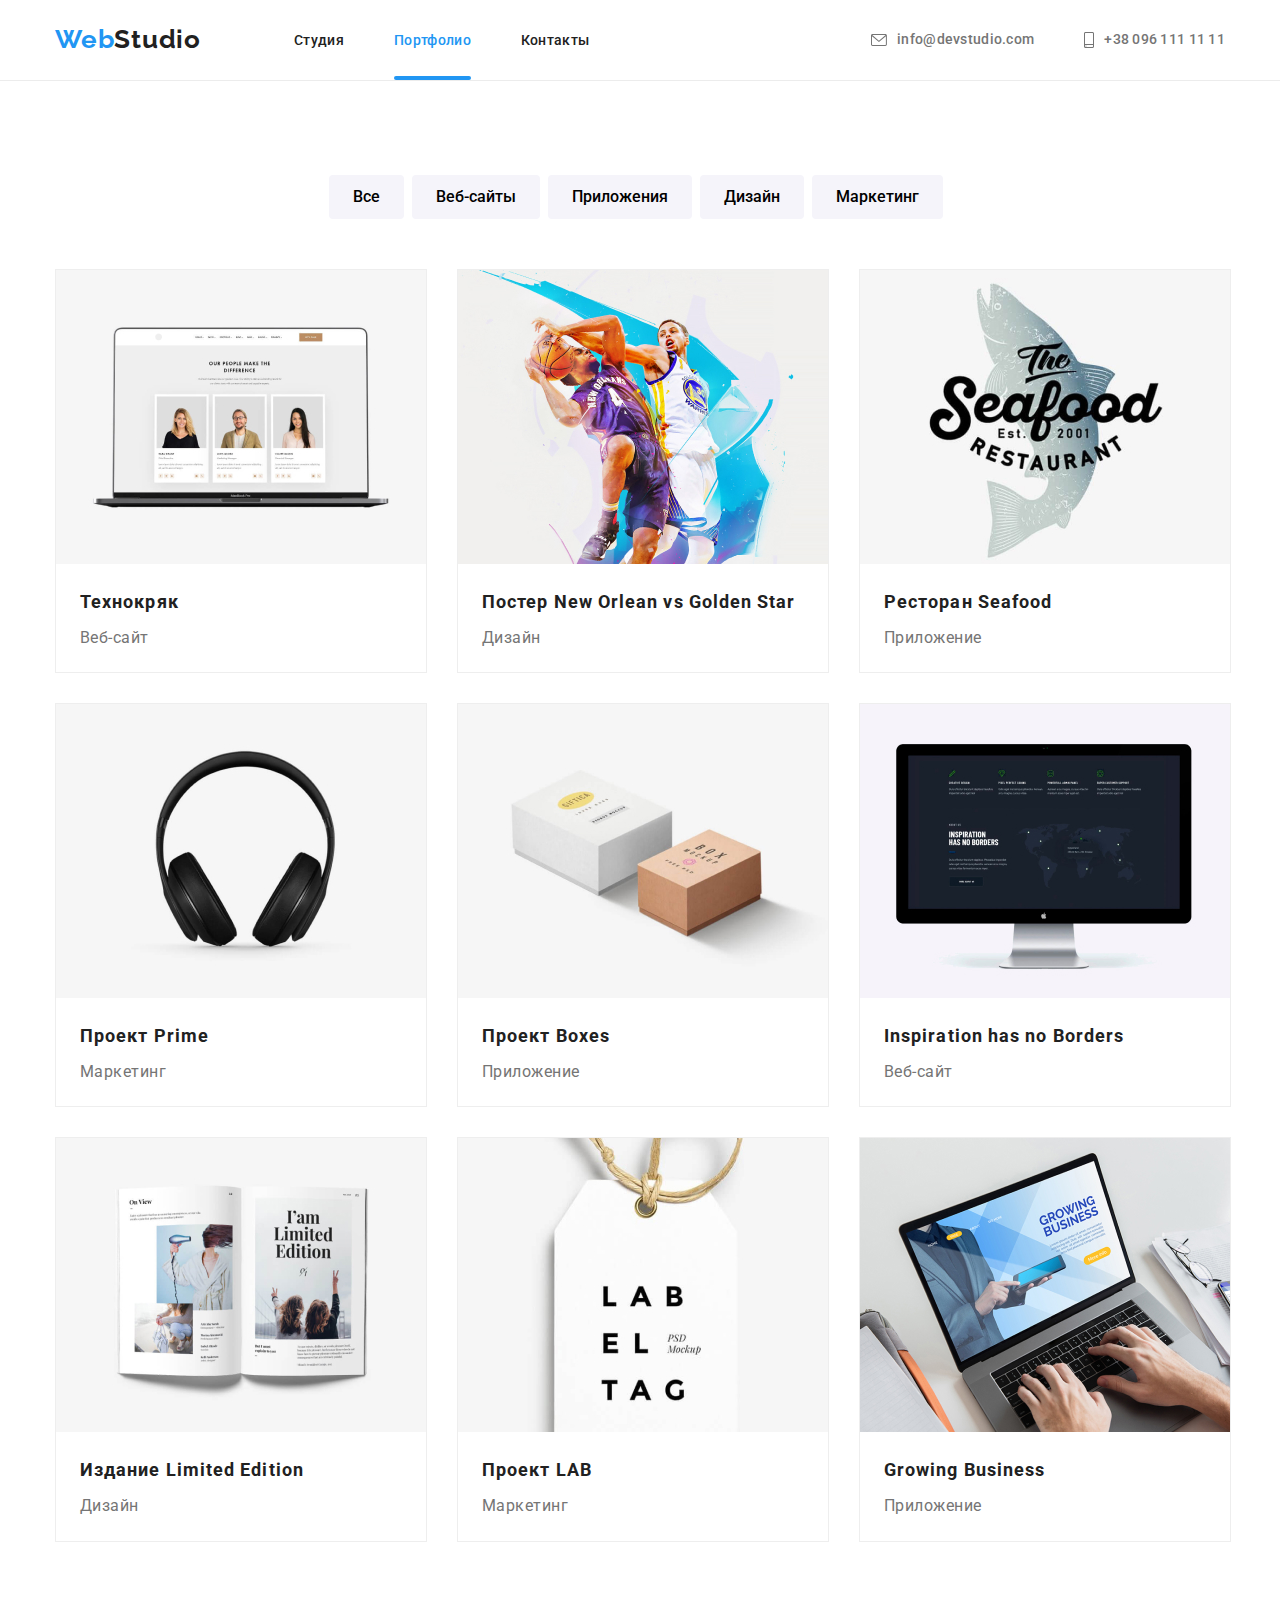
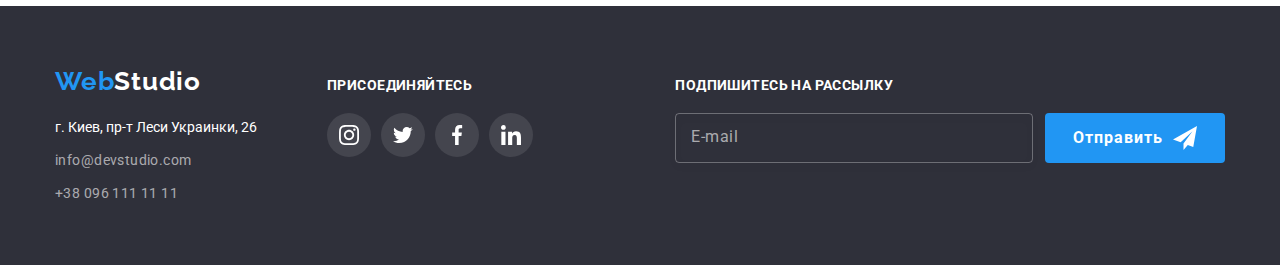
==== portfolio.html @ ffea240e "Initial commit" ====
<!DOCTYPE html>
<html lang="ru">
  <head>
    <meta charset="UTF-8" />
    <meta http-equiv="X-UA-Compatible" content="IE=edge" />
    <meta name="viewport" content="width=device-width, initial-scale=1.0" />
    <title>goit-markup-hw-05</title>
    <link rel="preconnect" href="https://fonts.googleapis.com" />
    <link rel="preconnect" href="https://fonts.gstatic.com" crossorigin />
    <link
      href="https://fonts.googleapis.com/css2?family=Raleway:wght@700&family=Roboto:wght@400;500;700;900&display=swap"
      rel="stylesheet"
    />
    <link rel="stylesheet" href="https://cdnjs.cloudflare.com/ajax/libs/modern-normalize/1.1.0/modern-normalize.css" integrity="sha512-Y0MM+V6ymRKN2zStTqzQ227DWhhp4Mzdo6gnlRnuaNCbc+YN/ZH0sBCLTM4M0oSy9c9VKiCvd4Jk44aCLrNS5Q==" crossorigin="anonymous" referrerpolicy="no-referrer" />

    <link rel="stylesheet" href="styles/styles.css"/>
  </head>
  <body>
    <header class="header">
      <div class="container">
        <div class="container-nav-contacts">
      <a class="logo" href="/"> <span class="accent-logo"> Web</span>Studio </a>
        <nav>
        <ul class="nav list">
          <li class="nav-list"><a href="index.html">Cтудия</a></li>
          <li class="nav-list current"><a href="portfolio.html">Портфолио</a></li>
          <li class="nav-list"><a href="">Контакты</a></li>
        </ul>
      </nav>
      <div class="contacts">
        <a class="email" href="info@devstudio.com"> <svg class="contact-icon" width="16" height="12"> <use href="./images/sprite.svg#icon-envelope"></use></svg>info@devstudio.com </a>
        <a class="phone-number" href="tel:+380961111111"> <svg class="contact-icon" width="10" height="16"> <use href="./images/sprite.svg#icon-smartphone"></use></svg>+38 096 111 11 11</a>
      </div>
    </div>
    </div>
    </header>
    <main>

      <section class="section">
        <div class="container">
        <ul class="buttons list">
          <li>
            <button class="nav-button" type="button">Все</button>
          </li>
          <li>
            <button class="nav-button" type="button">Веб-сайты</button>
          </li>
          <li>
            <button class="nav-button" type="button">Приложения</button>
          </li>
          <li>
            <button class="nav-button" type="button">Дизайн</button>
          </li>
          <li>
            <button class="nav-button" type="button">Маркетинг</button>
          </li>
        </div>
        </ul>

          <div class="container">
        <ul class="cards list">

          <li>
            <div class="overlay-container">
            <a class="card-link" href="">
              <img
                src="portfolio-images/pic-1.jpg"
                alt="Скриншот сайта на ноутбуке"
                width="370"
                height="294"
              />
              <div class="overlay-paragraph">
              <p>Ресурс предлагает комплексные предложения с разным уровнем функционала и сервисов. Все это позволит посетителю получить исчерпывающие сведения о компании или частном лице.</p>
            </div>
          </div>
              <div class="card-container">
              <h2 class="card-heading">Технокряк</h2>
              <p class="card-paragraph">Веб-сайт</p>
              </div>
            </a>
          </li>

          <li>
            <div class="overlay-container">
            <a class="card-link" href="">
              <img
                src="portfolio-images/pic-2.jpg"
                alt="Обложка с изображением баскетболистов"
                width="370"
                height="294"
              />
            <div class="overlay-paragraph">
              <p>Ресурс предлагает комплексные предложения с разным уровнем функционала и сервисов. Все это позволит посетителю получить исчерпывающие сведения о компании или частном лице.</p>
              </div>
            </div>
              <div class="card-container">
              <h2 class="card-heading">Постер New Orlean vs Golden Star</h2>
              <p class="card-paragraph">Дизайн</p>
              </div>
            </a>
          </li>

          <li>
            <a class="card-link" href="">
              <div class="overlay-container">
              <img
                src="portfolio-images/pic-3.jpg"
                alt="Эмблема рыбного ресторана"
                width="370"
                height="294"
              />
              <div class="overlay-paragraph">
                <p>Ресурс предлагает комплексные предложения с разным уровнем функционала и сервисов. Все это позволит посетителю получить исчерпывающие сведения о компании или частном лице.</p>
                </div>
              </div>
              <div class="card-container">
              <h2 class="card-heading">Ресторан Seafood</h2>
              <p class="card-paragraph">Приложение</p>
              </div>
            </a>
          </li>

          <li>
            <a class="card-link" href="">
              <div class="overlay-container">
              <img
                src="portfolio-images/pic-4.jpg"
                alt="Чёрные наушники"
                width="370"
                height="294"
              />
              <div class="overlay-paragraph">
                <p>Ресурс предлагает комплексные предложения с разным уровнем функционала и сервисов. Все это позволит посетителю получить исчерпывающие сведения о компании или частном лице.</p>
                </div>
              </div>
              <div class="card-container">
              <h2 class="card-heading">Проект Prime</h2>
              <p class="card-paragraph">Маркетинг</p>
              </div>
            </a>
          </li>

          <li>
            <a class="card-link" href="">
              <div class="overlay-container">
              <img
                src="portfolio-images/pic-5.jpg"
                alt="Изображение двух коробок"
                width="370"
                height="294"
              />
              <div class="overlay-paragraph">
                <p>Ресурс предлагает комплексные предложения с разным уровнем функционала и сервисов. Все это позволит посетителю получить исчерпывающие сведения о компании или частном лице.</p>
                </div>
              </div>
              <div class="card-container">
              <h2 class="card-heading">Проект Boxes</h2>
              <p class="card-paragraph">Приложение</p>
              </div>
            </a>
          </li>

          <li>
            <a class="card-link" href="">
              <div class="overlay-container">
              <img
                src="portfolio-images/pic-6.jpg"
                alt="Скриншот сайта на экране"
                width="370"
                height="294"
              />
              <div class="overlay-paragraph">
                <p>Ресурс предлагает комплексные предложения с разным уровнем функционала и сервисов. Все это позволит посетителю получить исчерпывающие сведения о компании или частном лице.</p>
                </div>
              </div>
              <div class="card-container">
              <h2 class="card-heading">Inspiration has no Borders</h2>
              <p class="card-paragraph">Веб-сайт</p>
              </div>
            </a>
          </li>

          <li>
            <a class="card-link" href="">
              <div class="overlay-container">
              <img
                src="portfolio-images/pic-7.jpg"
                alt="Фотография журнала"
                width="370"
                height="294"
              />
              <div class="overlay-paragraph">
                <p>Ресурс предлагает комплексные предложения с разным уровнем функционала и сервисов. Все это позволит посетителю получить исчерпывающие сведения о компании или частном лице.</p>
                </div>
              </div>
              <div class="card-container">
              <h2 class="card-heading">Издание Limited Edition</h2>
              <p class="card-paragraph">Дизайн</p>
              </div>
            </a>
          </li>

          <li>
            <div class="overlay-container">
            <a class="card-link" href="">
              <img
                src="portfolio-images/pic-8.jpg"
                alt="Бирка на белом фоне"
                width="370"
                height="294"
              />
              <div class="overlay-paragraph">
                <p>Ресурс предлагает комплексные предложения с разным уровнем функционала и сервисов. Все это позволит посетителю получить исчерпывающие сведения о компании или частном лице.</p>
                </div>
              </div>
              <div class="card-container">
              <h2 class="card-heading">Проект LAB</h2>
              <p class="card-paragraph">Маркетинг</p>
              </div>
            </a>
          </li>
          
          <li>
            <a class="card-link" href="">
              <div class="overlay-container">
              <img
                src="portfolio-images/pic-9.jpg"
                alt="Человек печатает на ноутбуке"
                width="370"
                height="294"
              />
              <div class="overlay-paragraph">
                <p>Ресурс предлагает комплексные предложения с разным уровнем функционала и сервисов. Все это позволит посетителю получить исчерпывающие сведения о компании или частном лице.</p>
                </div>
              </div>
              <div class="card-container">
              <h2 class="card-heading">Growing Business</h2>
              <p class="card-paragraph">Приложение</p>
              </div>
            </a>
          </li>
        </ul>
        </div>
      </section>
    </main>
    <footer class="bottom">
      <div class="footer-container container">
        <div class="adress-wrapper">
          <a class="logo-footer" href="">
            <span class="accent-logo">Web</span>Studio
          </a>
        <address class="address-list">г. Киев, пр-т Леси Украинки, 26</address>
        <a class="email-footer" href="info@devstudio.com">info@devstudio.com</a>
          <a class="phone" href="tel:+380961111111">+38 096 111 11 11</a>
        </div>

        
          <div class="social-links-footer">
          <h3 class="icons-footer-heading">ПРИСОЕДИНЯЙТЕСЬ</h3>
          <ul class="icons-footer list">
            <li class="link-footer"><a 
            href="./" 
            class="social-link-footer" 
            target="_blank" 
            aria-label="Instagram icon" 
            rel="noopener noreferrer">
            <svg class="social-icon"
            width="20" 
            height="20">
              <use 
              href="./images/sprite.svg#icon-instagram"></use>
            </svg>
            </a>
          </li>

          <li class="link-footer"><a 
            href="./" 
            class="social-link-footer" 
            target="_blank" 
            aria-label="Instagram icon" 
            rel="noopener noreferrer">
            <svg class="social-icon"
            width="20" 
            height="20">
              <use 
              href="./images/sprite.svg#icon-twitter"></use>
            </svg>
            </a>
          </li>

             <li class="link-footer"><a 
            href="./" 
            class="social-link-footer" 
            target="_blank" 
            aria-label="Instagram icon" 
            rel="noopener noreferrer">
            <svg class="social-icon"
            width="20" 
            height="20">
              <use 
              href="./images/sprite.svg#icon-facebook"></use>
            </svg>
            </a>
          </li>
          <li class="link-footer"><a 
            href="./" 
            class="social-link-footer" 
            target="_blank" 
            aria-label="Instagram icon" 
            rel="noopener noreferrer">
            <svg class="social-icon"
            width="20" 
            height="20">
              <use 
              href="./images/sprite.svg#icon-linkedin"></use>
            </svg>
            </a>
          </li>
          </ul>
        </div>
        
        <div class="mailing-wrapper">
          <h3 class="mailing-offer">Подпишитесь на рассылку</h3>
          <form name="contact-form" autocomplete="on">
            <div class="mail-input-wrapper">
            <label for="email-footer">
              <input type="email" class="email-input" id="email-footer" placeholder=" ">
              <span class="mail-mark" > E-mail</span>
            </label>
            <button type="submit" class="mailing-btn">Отправить
              <svg class="icon-telegram" width="24" height="24">
                <use href="./images/sprite.svg#icon-telegram"></use>
              </svg>
            </div>
          </button>
          </form>
        </div>
        </div>
      </div>
    </footer>
  </body>
</html>
---- styles/styles.css ----
/* bg-color:  rgba(255, 255, 255, 1) */
/* main-text-color: rgba(33, 33, 33, 1) */
/* secondary-text-color: rgba(117, 117, 117, 1) */
/* bg-button-color: rgba(245, 244, 250, 1) */
/* bg-buttons-color-hover: rgba(33, 150, 243, 1) */
/* text-buttons-color-hover: rgba(255, 255, 255, 1) */
/* footer-color: rgba(47, 48, 58, 1) */
/* bg-hero-color: rgba(47, 48, 58, 1) */
/* font-size-logo: 26px */
/* contact-footer-color: rgba(255, 255, 255, 0.6); */
/* transition: cubic-bezier(0.4, 0, 0.2, 1) */

/* Загальні налаштування */

:root {
  --main-text-color: rgba(33, 33, 33, 1);
  --bg-color: rgba(255, 255, 255, 1);
  --secondary-text-color: rgba(117, 117, 117, 1);
  --bg-buttons-color-hover: rgba(33, 150, 243, 1);
  --text-buttons-color-hover: rgba(255, 255, 255, 1);
  --footer-color: rgba(47, 48, 58, 1);
  --footer-text-color: rgba(255, 255, 255, 1);
  --bg-hero-color: rgba(47, 48, 58, 1);
  --bg-button-color: rgba(245, 244, 250, 1);
  --font-size-logo: font-size: 26px;
  --contact-footer-color: rgba(255, 255, 255, 0.6);
  --icon-color: rgba(175, 177, 184, 1);
  --transition-cubic: 250ms cubic-bezier(0.4, 0, 0.2, 1);
}
body {
  color: var(--main-text-color);
  background-color: var(--bg-color);
  font-family: Roboto, sans-serif;
}
h1, 
h2, 
h3, 
h4, 
h5, 
h6, 
p, 
ul {
  margin-left: 0;
  margin-top: 0;
  margin-bottom: 0;
}
img {
  display: block;
  max-width: 100%;
}
.list {
  list-style: none;
  text-decoration: none;
  padding: 0;
  margin: 0;
}
.section {
  padding-top: 94px;
}
.section:last-child {
  padding-bottom: 94px;
}
.container {
  margin-left: auto;
  margin-right: auto;
  width: 1200px;
  padding-left: 15px;
  padding-right: 15px;
  /* outline: 2px solid blueviolet; */
}
.link {
  list-style: none;
}

/* Налаштування логотипа */
.logo {
  display: flex;
  align-items: center;
  margin-right: 93px;
  padding-top: 24px;
  padding-bottom: 25px;
  color: var(--main-text-color);
  font-size: 26px;
  text-decoration: none;
  font-family: Raleway, sans-serif;
  font-weight: 700;
  letter-spacing: 0.03em;
  line-height: 1.17;
}
.accent-logo {
  color: var(--bg-buttons-color-hover);
  text-decoration: none;
}

.logo-footer{
  font-size: 26px;
  color: var(--bg-color);
  text-decoration: none;
  font-family: Raleway, sans-serif;
  font-weight: 700;
  letter-spacing: 0.03em;
  line-height: 1.17;
}

/* Налаштування хедера */
.header {
  border-bottom: 1px solid #ECECEC;
}

.nav {
  display: flex;
}
.nav .nav-list {
/* outline: 1px solid tomato; */
margin-right: 50px;
align-items: center;
letter-spacing: 0.02em;
}

.nav .nav-list:last-child {
  margin-right: auto;
}

.nav-list > a {
  font-size: 14px;
  line-height: 1.17;
  display: block;
  align-items: center;
  padding-top: 32px;
  padding-bottom: 32px;
  margin-right: 0;
  text-decoration: none;
  font-weight: 500;
  color: var(--main-text-color);
  position: relative;

  transition: var(--transition-cubic);
}

.nav-list > a:hover,
.nav-list > a:focus {
  color: var(--bg-buttons-color-hover);
  text-decoration: none;
}

.nav-list.current > a::after {
  position: absolute;
  content: '';
  bottom: 0;
  left: 0;

  width: 100%;
  height: 4px;
  display: block;
  border-radius: 2px;
  background-color: var(--bg-buttons-color-hover);
}

.nav-list.current a {
  color: var(--bg-buttons-color-hover)
}

.contacts > a:focus,
.contacts > a:hover {
  color: var(--bg-buttons-color-hover);
  text-decoration: none;
} 

.contacts {
  display: flex;
  margin-left: auto;
  align-items: center;
}
.container-nav-contacts {
  display: flex;
  align-items: center;
}
.contacts > a {
  /* outline: 2px solid gold; */
  display: flex;
  align-items: center;
  color: var(--secondary-text-color);
  font-size: 14px;
  text-decoration: none;
  font-weight: 500;
  letter-spacing: 0.02em;
  line-height: 1.14;
  letter-spacing: 0.02em;
  padding-top: 32px;
  padding-bottom: 32px;
}
.contact-icon {
  margin-right: 10px;
  fill: currentColor;
}

/* Для секції hero */

input {
  border-color: rgba(33, 33, 33, 0.2);
  border-radius: 4px;
}

.hero {
  display: flex;
  text-align: center;
  background: linear-gradient(rgba(47, 48, 58, 0.4),rgba(47, 48, 58, 0.4)), url(../images/Img.jpg);
  background-repeat: no-repeat;
  margin-left: auto;
  margin-right: auto;
  padding-top: 200px;
  padding-bottom: 200px;  
  max-width: 1600px;
  background-size: cover;
}

.hero-heading {
  margin-bottom: 30px;
  color: var(--bg-color);
  font-size: 44px;
  text-align: center;
  line-height: 1.36;
  text-transform: uppercase;
  font-weight: 900;
  margin-bottom: 40px;
  letter-spacing: 0.06em;
}

.hero-button  {
  padding: 10px 32px 10px 32px;
  border-radius: 4px;
  border-color: transparent;
  background-color: var(--bg-buttons-color-hover);
  color: var(--bg-color);
  font-weight: 700;
  font-size: 16px;
  font-family: inherit;
  cursor: pointer;
  line-height: 1.87;
  max-width: 400px;
  max-height: 100px;
  min-width: 200px;
  min-height: 50px;
  letter-spacing: 0.06em;
}

/* Модальне вікно */
  .textarea-comment {
    width: 100%;
    height: 120px;
    padding: 12px 16px;
    resize: none;
    outline: transparent;
    border: 1px solid rgba(33, 33, 33, 0.2);
    border-radius: 4px;

    transition: var(--transition-cubic);
  }

  .textarea-comment:focus {
    border: 1px solid #2196F3;
  }
  
  textarea[placeholder] {
    font-weight: 400;
    font-size: 14px;
    line-height: 16px;
    letter-spacing: 0.01em;

    font-family: 'Roboto';
  }

  .form-registration {
    display: inline-block;
    font-weight: 700;
    font-size: 20px;
    line-height: 1.17em;
    text-align: center;
    letter-spacing: 0.03em;

    color: var(--main-text-color);
    margin-bottom: 12px;
  }
  
  .form-field {
    position: relative;
    margin-bottom: 10px;
  }

  .form-field:last-child {
    margin-bottom: 20px;
  }
 
  .form-icon {
  position: absolute;
  top: 50%;
  left: 12px;
  }

  .form-input {
    width: 100%;
    height: 40px;
    border: 1px solid rgba(33, 33, 33, 0.2);
    border-radius: 4px;
    padding: 12px 42px;
    outline: transparent;

    transition: var(--transition-cubic);
  }

  .form-input:focus {
    border: 1px solid #2196F3;

  }

  .form-input:focus + svg {
    fill: var(--bg-buttons-color-hover);
  }

  .form-label {
    display: block;
  font-weight: 400;
  font-size: 12px;
  line-height: 1.17em;
  letter-spacing: 0.01em;
  text-align: left;
  color: #757575;
  margin-bottom: 4px;
  }

.checkbox-policy {
  display: flex;
  align-items: center;
  justify-content: center;
  margin-bottom: 30px;
}

.form-policy {
  -webkit-appearance: none;
  -moz-appearance: none;
  -ms-appearance: none;
  appearance: none;
}

.form-policy-description {
  font-weight: 400;
  font-size: 14px;
  line-height: 1.71em;
  letter-spacing: 0.03em;
  color: #757575;
  cursor: pointer;
}

.form-policy-description a {
  color: var(--bg-buttons-color-hover);
  text-decoration: underline;
}


.custom-checkbox {
 width: 16px;
 height: 15px;
 display: flex;
 align-items: center;
 justify-content: center;
 outline: 2px solid #212121;
 outline-offset: -2px;
 border-radius: 2px;

 margin-right: 7px;
 cursor: pointer;
}

.form-policy:focus + .custom-checkbox {
  outline: 2px solid var(--bg-buttons-color-hover);
}

.custom-checkbox-icon {
  opacity: 0;
  transition: var(--transition-cubic);
}

.form-policy:checked + .custom-checkbox .custom-checkbox-icon {
  opacity: 1;
  fill: white;
}

.form-policy:checked + .custom-checkbox {
  background-color: #2196F3;
  outline: 2px solid var(--bg-buttons-color-hover);
  outline-offset: -2px;
}

.submit-btn {
  padding: 10px 55px;
  background-color: rgba(33, 150, 243, 1);
  font-family: 'Roboto';
  font-style: normal;
  font-weight: 700;
  font-size: 16px;
  line-height: 1.9em;
  box-shadow: 0px 4px 4px rgba(0, 0, 0, 0.15);
  border-radius: 4px;
  letter-spacing: 0.06em;
  color: var(--bg-color);
  border-color: transparent;
  cursor: pointer;

  transition: var(--transition-cubic);
}

.submit-btn:hover {
  background: #188CE8;
  box-shadow: 0px 4px 4px rgba(0, 0, 0, 0.15);
}

  
.backdrop {
  position: fixed;
  top: 0;
  left: 0;
  width: 100vw;
  height: 100vh;

  background-color: rgba(0, 0, 0, 0.2);

  z-index: 10;
}

.backdrop.is-hidden{
  opacity: 0;
  pointer-events: none;
  visibility: hidden;

  transition: 250ms var(--transition-cubic);
}

.backdrop.is-hidden .modal-wrapper {
  transform: translate(-50%, -50%) scale(0.1);
}


.modal-wrapper {
  padding-top: 40px;
  padding-right: 39px;
  padding-bottom: 40px;
  padding-left: 41px;
  
  position: absolute;
  top: 50%;
  left: 50%;
  width: 528px;
  background-color: white;
  transform: translate(-50%, -50%);
  border-radius: 4px;
  box-shadow: 0px 1px 3px rgba(0, 0, 0, 0.12), 0px 1px 1px rgba(0, 0, 0, 0.14), 0px 2px 1px rgba(0, 0, 0, 0.2);

  transform: translate(-50%, -50%) scale(1);
  transition: 250ms var(--transition-cubic);
}

.modal-btn {
  position: absolute;
  width: 30px;
  height: 30px;
  display: flex;
  justify-content: center;
  align-items: center;
  top: 8px;
  right: 8px;
  border: 1px solid rgba(0, 0, 0, 0.1);
  border-radius: 50%;
  padding: 0;
  background-color: var(--bg-color);
  cursor: pointer;
  transition: 250ms var(--transition-cubic);
}

.icon-modal-button {
  fill:rgba(0, 0, 0, 1);
  transition: var(--transition-cubic);
}

.modal-btn:hover .icon-modal-button {
  fill: var(--bg-buttons-color-hover);
}

.offers {
  color: var(--main-text-color);
  font-size: 36px;
  line-height: 1.16;
  text-align: center;
  letter-spacing: 0.03em
}

.contacts-footer > a {
  color: var(--contact-footer-color);
  font-size: 14px;
  text-decoration: none;
  font-weight: 400;
  letter-spacing: 0.03em;
  line-height: 1.7;
}

.phone {
  display: block;
  text-decoration: none;
  color: rgba(255, 255, 255, 0.6);
  letter-spacing: 00.03em;
  font-size: 14px;
  font-weight: 400;
  line-height: 1.7;

  transition: var(--transition-cubic);
}

.phone:hover,
.phone:focus {
  color: var(--bg-buttons-color-hover);
}

.email {
  display: block;
  margin-right: 50px;
  transition: var(--transition-cubic);
}

.email-footer {
  display: block;
  margin-bottom: 9px;
  text-decoration: none;
  color: rgba(255, 255, 255, 0.6);
  letter-spacing: 00.03em;
  font-size: 14px;
  font-weight: 400;
  line-height: 1.7;

  transition: var(--transition-cubic);
}

.email-footer:focus, 
.email-footer:hover{
  color:var(--bg-buttons-color-hover)
}

/* Advantages налаштування */

.advantages-icon-container:focus .advantage-icon,
.advantages-icon-container:hover .advantage-icon {
  fill: var(--bg-buttons-color-hover);
}

.advantage-icon {
  fill: var(--main-text-color);
}

.advantages-icon-container {
  display: flex;
  background-color: rgba(245, 244, 250, 1);
  justify-content: center;
  align-items: center;
  margin-bottom: 30px;
  width: 270px;
  height: 120px;
  border-radius: 4px;
}

.advantages-icon-container:hover .advantage-icon 
.advantages-icon-container:focus .advantage-icon {
  fill: var(--bg-buttons-color-hover);
}

.advantages-list h3 {
  margin-bottom: 10px;
}

.advantages-list li {
  margin-right: 30px;
  width: 270px;
  list-style: none;
  letter-spacing: 0.03em;
}

.advantages-list li:last-child {
  margin-right: 0;
}

.advantages-list {
  padding: 0;
  display: flex;
  justify-content: space-around;
}

.advantage-heading {
  color: var(--main-text-color);
  font-size: 14px;
  font-weight: 700;
  line-height: 1.17;
  text-transform: uppercase;
}

.advantage-paragraph {
  color: var(--secondary-text-color);
  font-size: 14px;
  font-weight: 400;
  line-height: 1.5;
}

/* Приклади робіт */

.offers {
  margin-bottom: 50px;
  letter-spacing: 0px;
}

.offers-container li {
margin-right: 30px;
list-style: none;
position: relative;
}

.offers-container p {
  width: 100%;
  height: 70px;
  background-color: rgba(47, 48, 58, 0.8);
  display: flex;
  justify-content: center;
  align-items: center;
  color: var(--bg-color);
  font-size: 14px;
  font-weight: 700;
  line-height: 1.17;
  letter-spacing: 0.03em;
  text-transform: uppercase;
  position: absolute;
  bottom: 0;
  left: 0;
}



.offers-container {
  padding-left: 0;
  display: flex;
  justify-content: space-between;
}

.offers-container li:last-child {
margin-right: 0px;
}

.examples-section {
  padding-top: 94px;
  padding-bottom: 94px;
}

.examples li {
  justify-content: space-between;
  list-style: none;
}

/* Команда ВебСтудії */

.team.section {
  background-color: var(--bg-button-color);
  padding-bottom: 94px;
}

.team-container {
  padding-top: 30px;
  padding-bottom: 30px;
}
.team-links {
  display: flex;
  justify-content: center;
  align-items: center;
  padding-left: 0;
}

.team-links > li {
  margin-right: 10px;
}

.team-list > li {
  background-color: var(--bg-color);
  box-shadow: 0px 1px 3px rgba(0, 0, 0, 0.12), 0px 1px 1px rgba(0, 0, 0, 0.14), 0px 2px 1px rgba(0, 0, 0, 0.2);
  border-radius: 0px 0px 4px 4px;
}

.team-list {
  text-align: center;
  padding-left: 0;
  display: flex;
  justify-content: space-between;
  list-style: none;
}

.team-heading {
  margin-bottom: 50px;
  text-align: center;
  font-size: 36px;
  font-weight: 700;
  line-height: 1.18;
  letter-spacing: 0.03em;
}

.team-mate {
  font-size: 16px;
  font-weight: 500;
  color: var(--main-text-color);
  line-height: 1.18;
  letter-spacing: 0.03em;
  margin-bottom: 10px;
}

.team-position {
  font-size: 16px;
  font-weight: 400;
  color: var(--secondary-text-color);
  letter-spacing: 0.03em;
  margin-bottom: 16px;
}

.social-link {
  display: flex;
  width: 44px;
  height: 44px;
  background-color: white;
  border-radius: 50%;
  justify-content: center;
  align-items: center;
  fill: rgba(175, 177, 184, 1);

  transition: var(--transition-cubic);
}

.social-link:focus,
.social-link:hover {
  background-color: var(--bg-buttons-color-hover);
  fill: white;
}

/* Cекція клієнтів */

.clients-heading {
  text-align: center;
  margin-bottom: 50px;
  font-size: 36px;
  font-weight: 700;
  line-height: 1.17;
  letter-spacing: 0.03em;
}

.clients.list {
  display: flex;
  justify-content: center;
  align-items: center;
}

.client {
  display: flex;
  justify-content: center;
  align-items: center;
  width: 170px;
  height: 92px;
  border: 1px solid #AFB1B8;
  border-radius: 4px;
  margin-right: 30px;
  cursor: pointer;
}
.client:last-child {
  margin-right: 0;
}

.client:hover ,
.client:focus {
  border-color: var(--bg-buttons-color-hover);
}


.client-icon {
  fill: var(--icon-color);
  transition: var(--transition-cubic );
}
.client:focus .client-icon,
.client:hover .client-icon {
  fill: var(--bg-buttons-color-hover);
}

/* Сторінка Портфоліо */

/* Навігаційні кнопки карток */
.buttons.list {
  display: flex;
  justify-content: center;
  margin-bottom: 50px;
  letter-spacing: 0.03em;
}

.nav-button:focus,
.nav-button:hover {
  background-color: var(--bg-buttons-color-hover);
  color: var(--text-buttons-color-hover);
  border-color: var(--bg-buttons-color-hover);
  text-decoration: none;
  box-shadow: 0px 3px 1px rgba(0, 0, 0, 0.1), 0px 1px 2px rgba(0, 0, 0, 0.08), 0px 2px 2px rgba(0, 0, 0, 0.12);
}
.nav-button {
  display: inline-block;
  padding: 6px 22px 6px 22px;
  margin-right: 8px;
  border-radius: 4px;
  text-align: center;
  border-color: transparent;
  font-size: 16px;
  cursor: pointer;
  text-decoration: none;
  background-color: var(--bg-button-color);
  font-weight: 500;
  font-family: inherit;
  line-height: 1.7;

  transition: var(--transition-cubic);
}

/* Картки вкладки портфоліо */
.card-link {
  text-decoration: none;
}
.cards.list  {
  display: flex;
  flex-wrap: wrap;
  /* outline: 1px solid red; */
  margin-right: -30px;
  margin-bottom: -30px;
}

.card-container {
  padding-top: 20px;
  padding-right: 24px;
  padding-bottom: 20px;
  padding-left: 24px;
}

.cards.list > li {
  margin-right: 30px;
  margin-bottom: 30px;
  /* outline: 1px solid red; */
  flex-basis: calc(100% / 3 - 30px);
  border: 1px solid #EEEEEE;
  transition: var(--transition-cubic);
}

.cards.list > li:hover, 
.cards.list > li:focus {
  box-shadow: 0px 1px 1px rgba(0, 0, 0, 0.12), 0px 4px 4px rgba(0, 0, 0, 0.06), 1px 4px 6px rgba(0, 0, 0, 0.16);

}


.cards.list > li:nth-child(3n) {
  margin-right: 0;
}
.cards.list > li:nth-last-child(-n+3){
  margin-bottom: 0;
}

.card-heading:hover,
.card-heading:focus {
  color: var(--bg-buttons-color-hover);
  text-decoration: none;
}

.card-heading {
  color: var(--main-text-color);
  font-size: 18px;
  text-decoration: none;
  font-weight: 700;
  line-height: 2;
  margin-bottom: 4px;
  letter-spacing: 0.06em;
}

.card-paragraph:hover,
.card-paragraph:focus {
  color: var(--bg-buttons-color-hover);
  text-decoration: none;
}

.card-paragraph {
  color: var(--secondary-text-color);
  font-size: 16px;
  text-decoration: none;
  font-weight: 400;
  line-height: 1.77;
  letter-spacing: 0.03em;
}

.overlay-container {
  position: relative;
  width: 370px;
  height: 294px;
  overflow: hidden;
}

.overlay-paragraph {
  position: absolute;
  bottom: 0;
  left: 0;
  right: 0;
  background-color: rgba(33, 150, 243, 0.9);
  overflow: hidden;
  width: 100%;
  height: 100%;
  transform: translateY(100%);
  transition: var(--transition-cubic);

  color: var(--bg-color);
  font-family: 'Roboto';
  font-size: 400;
  font-size: 18px;
  letter-spacing: 00.03em;
  line-height: 1.55;
  padding: 63px 24px;
}

.cards.list li:hover .overlay-paragraph,
.cards.list li:focus .overlay-paragraph {
  transform: translateY(0);
}


/* Налаштування футера */
.bottom {
  background-color: var(--footer-color);
  text-decoration: none;
  padding-top: 60px;
  padding-bottom: 60px;
}
.address-list {
  margin-bottom: 9px;
  color: var(--footer-text-color);
  font-size: 14px;
  text-decoration: none;
  font-weight: 400;
  line-height: 1.71;
  font-style: normal;
}
.logo-footer {
  display: block;
  margin-bottom: 20px;
  letter-spacing: 0.03em;
}
.icons-footer {
  display: flex;
}

.footer-container.container {
display: flex;
align-items: baseline;
}
.icons-footer-heading {
  color: var(--bg-color);
  line-height: 1.17;
  letter-spacing: 0.03em;
  font-weight: 700;
  font-size: 14px;
  margin-bottom: 20px;
}
.adress-wrapper {
  margin-right: 70px;
}
.link-footer {
  margin-right: 10px;
}

.link-footer:last-child {
  margin-right: 0;
}


.social-link-footer {
  display: flex;
  width: 44px;
  height: 44px;
  background-color: rgba(255, 255, 255, 0.1);
  fill: white;
  border-radius: 50%;
  justify-content: center;
  align-items: center;

  transition: var(--transition-cubic);
}

.social-link-footer:hover, 
.social-link-footer:focus {
background-color: var(--bg-buttons-color-hover);
}





.email-input {
  width: 358px;
  height: 50px;
  padding: 15px 16px;
  background-color: transparent;
  border: 1px solid rgba(255, 255, 255, 0.3);
  filter: drop-shadow(0px 4px 4px rgba(0, 0, 0, 0.15));
  border-radius: 4px; 
  outline: transparent;

  margin-right: 12px;
}

.mail-input-wrapper {
  display: flex;
  position: relative;
}

.mail-mark {
 position: absolute;
 top: 15px;
  left: 16px;
  transition: var(--transition-cubic);

  font-weight: 400;
font-size: 16px;
line-height: 1.17em;

display: flex;
align-items: center;
letter-spacing: 0.03em;

color: rgba(255, 255, 255, 0.6);
}

.email-input:focus + .mail-mark {
  transform: translateX(-65px);
  transition: var(--transition-cubic);
}

.email-input:not(:placeholder-shown) + .mail-mark {
  transform: translateX(-65px);
}

.mailing-offer {
  margin-bottom: 20px;
  font-weight: 700;
font-size: 14px;
line-height: 1.17em;
letter-spacing: 0.03em;
text-transform: uppercase;

color: #FFFFFF;
}

.mailing-btn {
  padding: 10px 28px;
  display: flex;
  align-items: center;
  justify-content: center;

  background: #2196F3;
  border-radius: 4px;

  border: 0px; 
  text-align: center;
  letter-spacing: 0.06em;
  font-family: 'Roboto';
  font-style: normal;
  font-weight: 700;
    font-size: 16px;
  line-height: 1.9em;
  letter-spacing: 0.06em;
  color: #FFFFFF;
  cursor: pointer;
}


.icon-telegram {
  margin-left: 10px;
}

.mailing-btn:hover {
  transition: var(--transition-cubic);
}

.mailing-wrapper {
  margin-left: auto;
}
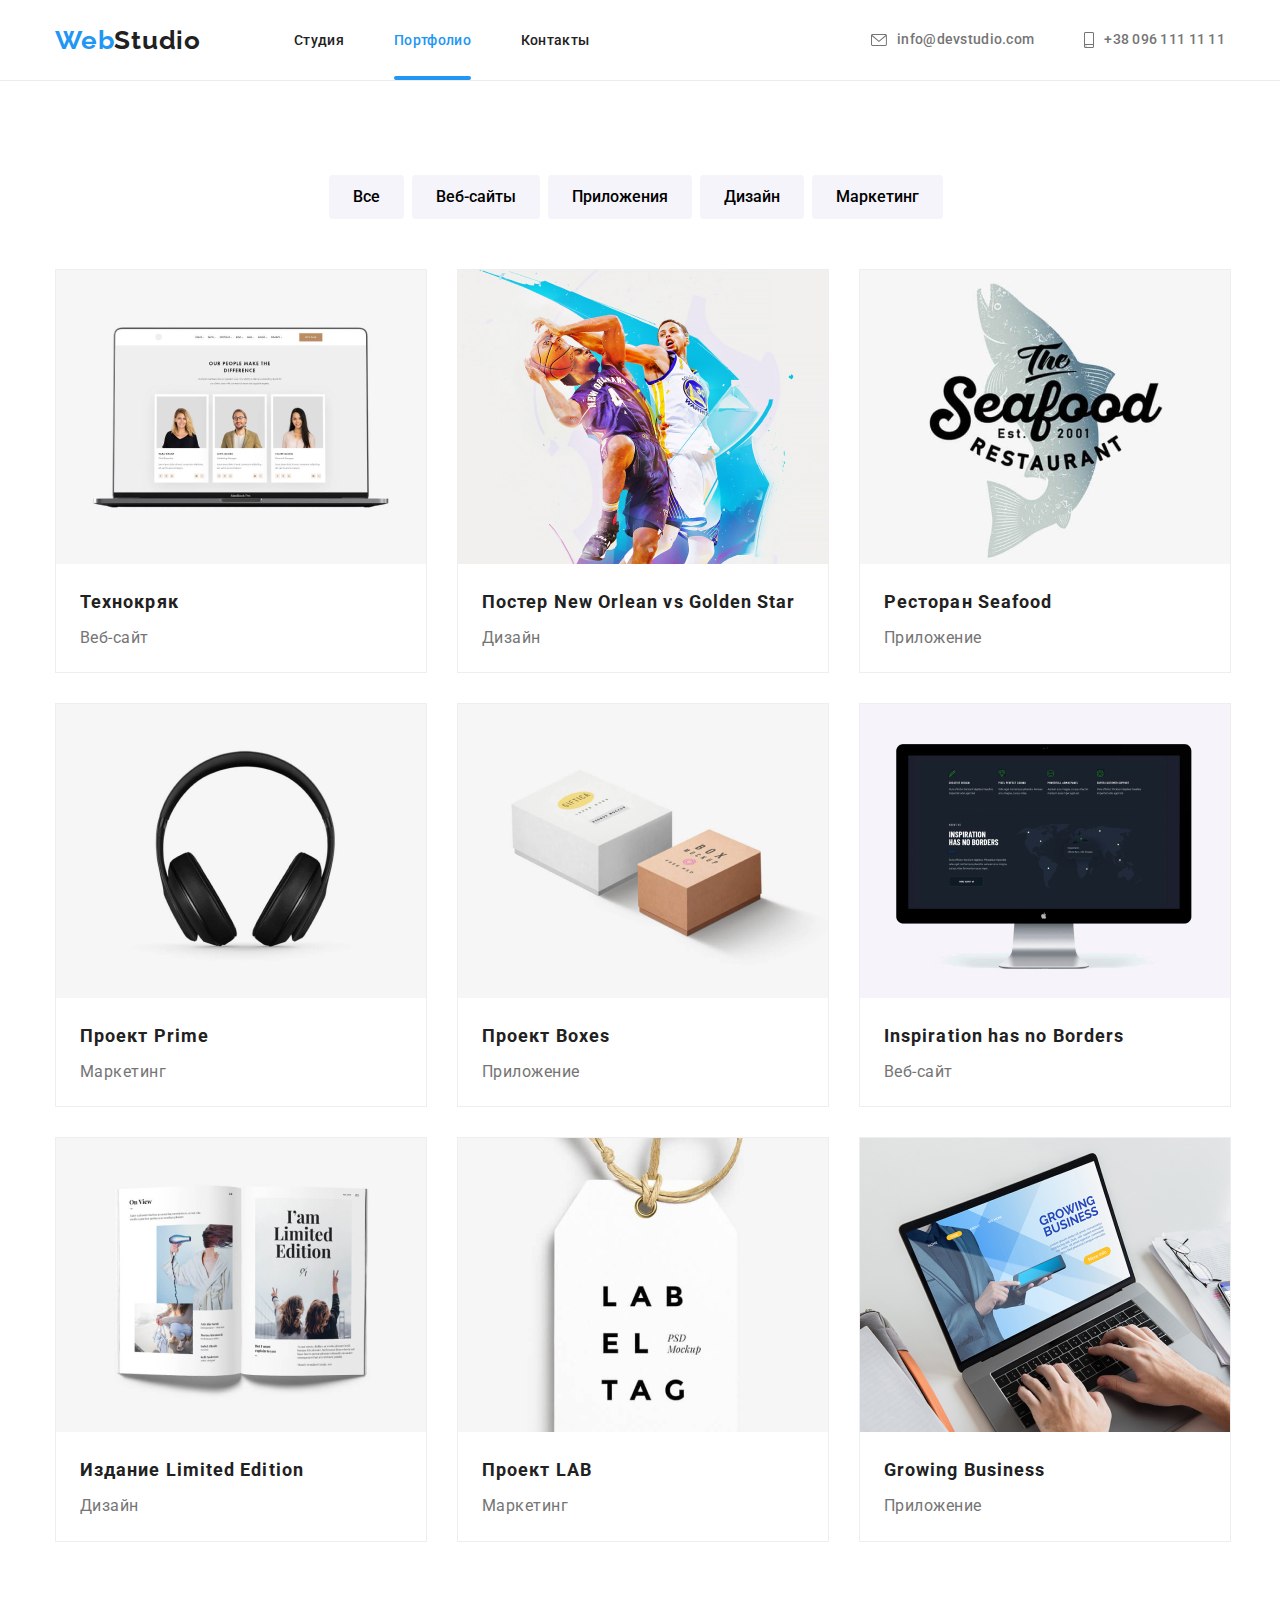
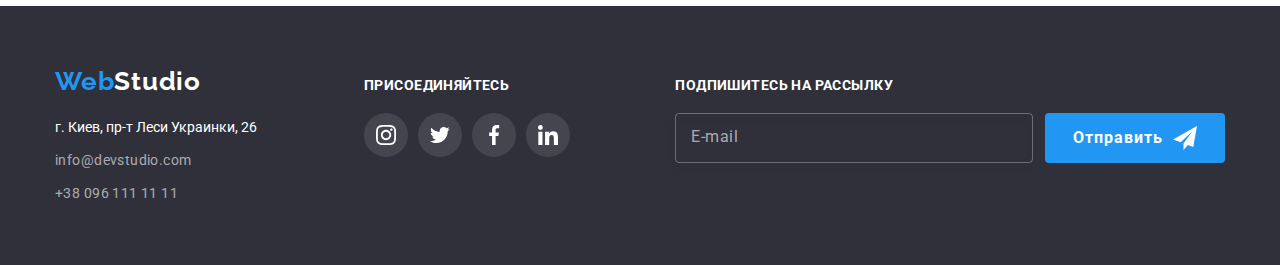
==== commit 18d48356: "Зробив по БЕМу всю розмітку й виправив у CSS" ====
--- a/portfolio.html
+++ b/portfolio.html
@@ -16,20 +16,29 @@
     <link rel="stylesheet" href="styles/styles.css"/>
   </head>
   <body>
-    <header class="header">
+    <header class="page-header">
       <div class="container">
-        <div class="container-nav-contacts">
-      <a class="logo" href="/"> <span class="accent-logo"> Web</span>Studio </a>
-        <nav>
-        <ul class="nav list">
-          <li class="nav-list"><a href="index.html">Cтудия</a></li>
-          <li class="nav-list current"><a href="portfolio.html">Портфолио</a></li>
-          <li class="nav-list"><a href="">Контакты</a></li>
+        <div class="container__nav-contacts">
+      <a class="logo logo--dark" href="/">
+        <span class="logo__accent-logo"> Web</span>Studio
+      </a>
+        <nav class="navigation">
+        <ul class="navigation__list list">
+          <li class="navigation__list-item "><a class="navigation__list-link" href="index.html">Cтудия</a></li>
+          <li class="navigation__list-item"><a class="navigation__list-link navigation__list-link--current-color" href="portfolio.html">Портфолио</a></li>
+          <li class="navigation__list-item"><a class="navigation__list-link" href="./">Контакты</a></li>
         </ul>
       </nav>
+
       <div class="contacts">
-        <a class="email" href="info@devstudio.com"> <svg class="contact-icon" width="16" height="12"> <use href="./images/sprite.svg#icon-envelope"></use></svg>info@devstudio.com </a>
-        <a class="phone-number" href="tel:+380961111111"> <svg class="contact-icon" width="10" height="16"> <use href="./images/sprite.svg#icon-smartphone"></use></svg>+38 096 111 11 11</a>
+        <a class="contacts__email" href="info@devstudio.com"> 
+          <svg class="contacts__icon" 
+          width="16" height="12"> 
+          <use href="./images/sprite.svg#icon-envelope"></use></svg>info@devstudio.com </a>
+        <a class="contacts__phone-number" 
+        href="tel:+380961111111"> 
+        <svg class="contacts__icon" width="10" height="16"> 
+          <use href="./images/sprite.svg#icon-smartphone"></use></svg>+38 096 111 11 11</a>
       </div>
     </div>
     </div>
@@ -39,20 +48,20 @@
       <section class="section">
         <div class="container">
         <ul class="buttons list">
-          <li>
-            <button class="nav-button" type="button">Все</button>
-          </li>
-          <li>
-            <button class="nav-button" type="button">Веб-сайты</button>
-          </li>
-          <li>
-            <button class="nav-button" type="button">Приложения</button>
-          </li>
-          <li>
-            <button class="nav-button" type="button">Дизайн</button>
-          </li>
-          <li>
-            <button class="nav-button" type="button">Маркетинг</button>
+          <li class="buttons__item">
+            <button class="buttons__btn" type="button">Все</button>
+          </li>
+          <li class="buttons__item">
+            <button class="buttons__btn" type="button">Веб-сайты</button>
+          </li>
+          <li class="buttons__item">
+            <button class="buttons__btn" type="button">Приложения</button>
+          </li>
+          <li class="buttons__item">
+            <button class="buttons__btn" type="button">Дизайн</button>
+          </li>
+          <li class="buttons__item">
+            <button class="buttons__btn" type="button">Маркетинг</button>
           </li>
         </div>
         </ul>
@@ -60,7 +69,7 @@
           <div class="container">
         <ul class="cards list">
 
-          <li>
+          <li class="card">
             <div class="overlay-container">
             <a class="card-link" href="">
               <img
@@ -69,18 +78,18 @@
                 width="370"
                 height="294"
               />
-              <div class="overlay-paragraph">
-              <p>Ресурс предлагает комплексные предложения с разным уровнем функционала и сервисов. Все это позволит посетителю получить исчерпывающие сведения о компании или частном лице.</p>
+              <div class="overlay-container__item">
+              <p class="overlay-container__paragraph">Ресурс предлагает комплексные предложения с разным уровнем функционала и сервисов. Все это позволит посетителю получить исчерпывающие сведения о компании или частном лице.</p>
             </div>
           </div>
-              <div class="card-container">
-              <h2 class="card-heading">Технокряк</h2>
-              <p class="card-paragraph">Веб-сайт</p>
-              </div>
-            </a>
-          </li>
-
-          <li>
+            <div class="card-container">
+              <h2 class="card-container__heading">Технокряк</h2>
+              <p class="card-container__paragraph">Веб-сайт</p>
+            </div>
+            </a>
+          </li>
+
+          <li class="card">
             <div class="overlay-container">
             <a class="card-link" href="">
               <img
@@ -88,19 +97,20 @@
                 alt="Обложка с изображением баскетболистов"
                 width="370"
                 height="294"
-              />
-            <div class="overlay-paragraph">
-              <p>Ресурс предлагает комплексные предложения с разным уровнем функционала и сервисов. Все это позволит посетителю получить исчерпывающие сведения о компании или частном лице.</p>
+                class=""
+              />
+            <div class="overlay-container__item">
+              <p class="overlay-container__paragraph">Ресурс предлагает комплексные предложения с разным уровнем функционала и сервисов. Все это позволит посетителю получить исчерпывающие сведения о компании или частном лице.</p>
               </div>
             </div>
               <div class="card-container">
-              <h2 class="card-heading">Постер New Orlean vs Golden Star</h2>
-              <p class="card-paragraph">Дизайн</p>
-              </div>
-            </a>
-          </li>
-
-          <li>
+              <h2 class="card-container__heading">Постер New Orlean vs Golden Star</h2>
+              <p class="card-container__paragraph">Дизайн</p>
+              </div>
+            </a>
+          </li>
+
+          <li class="card">
             <a class="card-link" href="">
               <div class="overlay-container">
               <img
@@ -109,18 +119,18 @@
                 width="370"
                 height="294"
               />
-              <div class="overlay-paragraph">
-                <p>Ресурс предлагает комплексные предложения с разным уровнем функционала и сервисов. Все это позволит посетителю получить исчерпывающие сведения о компании или частном лице.</p>
-                </div>
-              </div>
-              <div class="card-container">
-              <h2 class="card-heading">Ресторан Seafood</h2>
-              <p class="card-paragraph">Приложение</p>
-              </div>
-            </a>
-          </li>
-
-          <li>
+              <div class="overlay-container__item" >
+                <p class="overlay-container__paragraph">Ресурс предлагает комплексные предложения с разным уровнем функционала и сервисов. Все это позволит посетителю получить исчерпывающие сведения о компании или частном лице.</p>
+                </div>
+              </div>
+              <div class="card-container">
+              <h2 class="card-container__heading">Ресторан Seafood</h2>
+              <p class="card-container__paragraph">Приложение</p>
+              </div>
+            </a>
+          </li>
+
+          <li class="card">
             <a class="card-link" href="">
               <div class="overlay-container">
               <img
@@ -129,18 +139,18 @@
                 width="370"
                 height="294"
               />
-              <div class="overlay-paragraph">
-                <p>Ресурс предлагает комплексные предложения с разным уровнем функционала и сервисов. Все это позволит посетителю получить исчерпывающие сведения о компании или частном лице.</p>
-                </div>
-              </div>
-              <div class="card-container">
-              <h2 class="card-heading">Проект Prime</h2>
-              <p class="card-paragraph">Маркетинг</p>
-              </div>
-            </a>
-          </li>
-
-          <li>
+              <div class="overlay-container__item">
+              <p class="overlay-container__paragraph">Ресурс предлагает комплексные предложения с разным уровнем функционала и сервисов. Все это позволит посетителю получить исчерпывающие сведения о компании или частном лице.</p>
+                </div>
+              </div>
+              <div class="card-container">
+              <h2 class="card-container__heading">Проект Prime</h2>
+              <p class="card-container__paragraph">Маркетинг</p>
+              </div>
+            </a>
+          </li>
+
+          <li class="card">
             <a class="card-link" href="">
               <div class="overlay-container">
               <img
@@ -149,18 +159,18 @@
                 width="370"
                 height="294"
               />
-              <div class="overlay-paragraph">
-                <p>Ресурс предлагает комплексные предложения с разным уровнем функционала и сервисов. Все это позволит посетителю получить исчерпывающие сведения о компании или частном лице.</p>
-                </div>
-              </div>
-              <div class="card-container">
-              <h2 class="card-heading">Проект Boxes</h2>
-              <p class="card-paragraph">Приложение</p>
-              </div>
-            </a>
-          </li>
-
-          <li>
+              <div class="overlay-container__item">
+                <p class="overlay-container__paragraph">Ресурс предлагает комплексные предложения с разным уровнем функционала и сервисов. Все это позволит посетителю получить исчерпывающие сведения о компании или частном лице.</p>
+                </div>
+              </div>
+              <div class="card-container">
+              <h2 class="card-container__heading">Проект Boxes</h2>
+              <p class="card-container__paragraph">Приложение</p>
+              </div>
+            </a>
+          </li>
+
+          <li class="card">
             <a class="card-link" href="">
               <div class="overlay-container">
               <img
@@ -169,18 +179,18 @@
                 width="370"
                 height="294"
               />
-              <div class="overlay-paragraph">
+              <div class="overlay-container__paragraph">
                 <p>Ресурс предлагает комплексные предложения с разным уровнем функционала и сервисов. Все это позволит посетителю получить исчерпывающие сведения о компании или частном лице.</p>
                 </div>
               </div>
               <div class="card-container">
-              <h2 class="card-heading">Inspiration has no Borders</h2>
-              <p class="card-paragraph">Веб-сайт</p>
-              </div>
-            </a>
-          </li>
-
-          <li>
+              <h2 class="card-container__heading">Inspiration has no Borders</h2>
+              <p class="card-container__paragraph">Веб-сайт</p>
+              </div>
+            </a>
+          </li>
+
+          <li class="card">
             <a class="card-link" href="">
               <div class="overlay-container">
               <img
@@ -189,18 +199,18 @@
                 width="370"
                 height="294"
               />
-              <div class="overlay-paragraph">
+              <div class="overlay-container__paragraph">
                 <p>Ресурс предлагает комплексные предложения с разным уровнем функционала и сервисов. Все это позволит посетителю получить исчерпывающие сведения о компании или частном лице.</p>
                 </div>
               </div>
               <div class="card-container">
-              <h2 class="card-heading">Издание Limited Edition</h2>
-              <p class="card-paragraph">Дизайн</p>
-              </div>
-            </a>
-          </li>
-
-          <li>
+              <h2 class="card-container__heading">Издание Limited Edition</h2>
+              <p class="card-container__paragraph">Дизайн</p>
+              </div>
+            </a>
+          </li>
+
+          <li class="card">
             <div class="overlay-container">
             <a class="card-link" href="">
               <img
@@ -209,18 +219,18 @@
                 width="370"
                 height="294"
               />
-              <div class="overlay-paragraph">
+              <div class="overlay-container__paragraph">
                 <p>Ресурс предлагает комплексные предложения с разным уровнем функционала и сервисов. Все это позволит посетителю получить исчерпывающие сведения о компании или частном лице.</p>
                 </div>
               </div>
               <div class="card-container">
-              <h2 class="card-heading">Проект LAB</h2>
-              <p class="card-paragraph">Маркетинг</p>
+              <h2 class="card-container__heading">Проект LAB</h2>
+              <p class="card-container__paragraph">Маркетинг</p>
               </div>
             </a>
           </li>
           
-          <li>
+          <li class="card">
             <a class="card-link" href="">
               <div class="overlay-container">
               <img
@@ -229,13 +239,13 @@
                 width="370"
                 height="294"
               />
-              <div class="overlay-paragraph">
+              <div class="overlay-container__paragraph">
                 <p>Ресурс предлагает комплексные предложения с разным уровнем функционала и сервисов. Все это позволит посетителю получить исчерпывающие сведения о компании или частном лице.</p>
                 </div>
               </div>
               <div class="card-container">
-              <h2 class="card-heading">Growing Business</h2>
-              <p class="card-paragraph">Приложение</p>
+              <h2 class="card-container__heading">Growing Business</h2>
+              <p class="card-container__paragraph">Приложение</p>
               </div>
             </a>
           </li>
@@ -243,28 +253,30 @@
         </div>
       </section>
     </main>
-    <footer class="bottom">
-      <div class="footer-container container">
+    <footer class="footer">
+      <div class="footer__container container">
         <div class="adress-wrapper">
-          <a class="logo-footer" href="">
-            <span class="accent-logo">Web</span>Studio
+          <a class="logo logo--light" href="">
+            <span class="logo__accent-logo">Web</span>Studio
           </a>
-        <address class="address-list">г. Киев, пр-т Леси Украинки, 26</address>
-        <a class="email-footer" href="info@devstudio.com">info@devstudio.com</a>
-          <a class="phone" href="tel:+380961111111">+38 096 111 11 11</a>
+          
+        <address class="footer__adress">г. Киев, пр-т Леси Украинки, 26</address>
+        <a class="footer__email" href="./info@devstudio.com">info@devstudio.com</a>
+        <a class="footer__phone" href="./tel:+380961111111">+38 096 111 11 11</a>
         </div>
 
         
-          <div class="social-links-footer">
-          <h3 class="icons-footer-heading">ПРИСОЕДИНЯЙТЕСЬ</h3>
-          <ul class="icons-footer list">
-            <li class="link-footer"><a 
+          <div class="footer-social-links">
+          <h3 class="footer-heading">ПРИСОЕДИНЯЙТЕСЬ</h3>
+          <ul class="footer-social-links__list list">
+            <li class="footer-social-links__item">
+            <a 
             href="./" 
-            class="social-link-footer" 
+            class="social-link social-link--dark" 
             target="_blank" 
             aria-label="Instagram icon" 
             rel="noopener noreferrer">
-            <svg class="social-icon"
+            <svg class="social-link__icon"
             width="20" 
             height="20">
               <use 
@@ -273,13 +285,13 @@
             </a>
           </li>
 
-          <li class="link-footer"><a 
+          <li class="footer-social-links__item"><a 
             href="./" 
-            class="social-link-footer" 
+            class="social-link social-link--dark" 
             target="_blank" 
             aria-label="Instagram icon" 
             rel="noopener noreferrer">
-            <svg class="social-icon"
+            <svg class="social-link__icon"
             width="20" 
             height="20">
               <use 
@@ -288,13 +300,13 @@
             </a>
           </li>
 
-             <li class="link-footer"><a 
+             <li class="footer-social-links__item"><a 
             href="./" 
-            class="social-link-footer" 
+            class="social-link social-link--dark" 
             target="_blank" 
             aria-label="Instagram icon" 
             rel="noopener noreferrer">
-            <svg class="social-icon"
+            <svg class="social-link__icon"
             width="20" 
             height="20">
               <use 
@@ -302,13 +314,13 @@
             </svg>
             </a>
           </li>
-          <li class="link-footer"><a 
+          <li class="footer-social-links__item"><a 
             href="./" 
-            class="social-link-footer" 
+            class="social-link social-link--dark" 
             target="_blank" 
             aria-label="Instagram icon" 
             rel="noopener noreferrer">
-            <svg class="social-icon"
+            <svg class="social-link__icon"
             width="20" 
             height="20">
               <use 
@@ -318,25 +330,29 @@
           </li>
           </ul>
         </div>
-        
-        <div class="mailing-wrapper">
-          <h3 class="mailing-offer">Подпишитесь на рассылку</h3>
-          <form name="contact-form" autocomplete="on">
-            <div class="mail-input-wrapper">
-            <label for="email-footer">
-              <input type="email" class="email-input" id="email-footer" placeholder=" ">
-              <span class="mail-mark" > E-mail</span>
-            </label>
-            <button type="submit" class="mailing-btn">Отправить
-              <svg class="icon-telegram" width="24" height="24">
-                <use href="./images/sprite.svg#icon-telegram"></use>
-              </svg>
-            </div>
-          </button>
-          </form>
-        </div>
-        </div>
-      </div>
+
+          <div class="mailing-wrapper">
+            <h3 class="footer-heading">ПОДПИШИТЕСЬ НА РАССЫЛКУ</h3>
+            <form action="">
+              <div class="mail-input-wrapper">
+              <label for="email" class="mail-input-wrapper__label">
+                <input 
+                type="email" 
+                class="mail-input-wrapper__input" 
+                id="email" 
+                placeholder=" ">
+                <span class="mail-mark">E-mail</span>
+              </label>
+
+              <button type="submit" class="btn-primary btn-primary--mailing">Отправить
+                <svg class="icon-telegram" width="24" height="24">
+                  <use href="./images/sprite.svg#icon-telegram"></use>
+                </svg>
+              </div>
+            </button>
+            </form>
+          </div>
+          
     </footer>
   </body>
 </html>
--- a/styles/styles.css
+++ b/styles/styles.css
@@ -32,6 +32,7 @@
   background-color: var(--bg-color);
   font-family: Roboto, sans-serif;
 }
+
 h1, 
 h2, 
 h3, 
@@ -44,42 +45,61 @@
   margin-top: 0;
   margin-bottom: 0;
 }
+
 img {
   display: block;
   max-width: 100%;
 }
+
 .list {
   list-style: none;
   text-decoration: none;
+
   padding: 0;
   margin: 0;
 }
+
 .section {
   padding-top: 94px;
 }
+
 .section:last-child {
   padding-bottom: 94px;
 }
+
 .container {
   margin-left: auto;
   margin-right: auto;
-  width: 1200px;
+
   padding-left: 15px;
   padding-right: 15px;
-  /* outline: 2px solid blueviolet; */
-}
+
+  width: 1200px;
+}
+
 .link {
   list-style: none;
 }
 
+.heading {
+  margin-bottom: 50px;
+
+  color: var(--main-text-color);
+  
+  letter-spacing: 0px;
+  font-size: 36px;
+  line-height: 1.16;
+  text-align: center;
+  letter-spacing: 0.03em;
+}
+
 /* Налаштування логотипа */
 .logo {
   display: flex;
   align-items: center;
+
   margin-right: 93px;
-  padding-top: 24px;
-  padding-bottom: 25px;
-  color: var(--main-text-color);
+
   font-size: 26px;
   text-decoration: none;
   font-family: Raleway, sans-serif;
@@ -87,63 +107,70 @@
   letter-spacing: 0.03em;
   line-height: 1.17;
 }
-.accent-logo {
+
+.logo__accent-logo {
   color: var(--bg-buttons-color-hover);
   text-decoration: none;
 }
 
-.logo-footer{
-  font-size: 26px;
+.logo-footer__accent-logo {
+  color: var(--bg-buttons-color-hover);
+  text-decoration: none;
+}
+
+.logo--light {
   color: var(--bg-color);
-  text-decoration: none;
-  font-family: Raleway, sans-serif;
-  font-weight: 700;
-  letter-spacing: 0.03em;
-  line-height: 1.17;
+  margin-bottom: 20px;
+}
+
+.logo--dark {
+  color: var(--main-text-color);
 }
 
 /* Налаштування хедера */
-.header {
+.page-header {
   border-bottom: 1px solid #ECECEC;
 }
 
-.nav {
-  display: flex;
-}
-.nav .nav-list {
+.navigation__list {
+  display: flex;
+}
+.navigation__list-item {
 /* outline: 1px solid tomato; */
 margin-right: 50px;
 align-items: center;
 letter-spacing: 0.02em;
 }
 
-.nav .nav-list:last-child {
+.navigation__list-item:last-child {
   margin-right: auto;
 }
 
-.nav-list > a {
-  font-size: 14px;
-  line-height: 1.17;
-  display: block;
-  align-items: center;
+.navigation__list-link {
+  position: relative;
+  transition: var(--transition-cubic);
+ 
   padding-top: 32px;
   padding-bottom: 32px;
   margin-right: 0;
+
+  font-size: 14px;
+  line-height: 1.17;
   text-decoration: none;
   font-weight: 500;
   color: var(--main-text-color);
-  position: relative;
-
-  transition: var(--transition-cubic);
-}
-
-.nav-list > a:hover,
-.nav-list > a:focus {
+  
+  display: block;
+  align-items: center;
+}
+
+.navigation__list-link:hover,
+.navigation__list-link:focus {
   color: var(--bg-buttons-color-hover);
   text-decoration: none;
 }
 
-.nav-list.current > a::after {
+.navigation__list-link--current-color::after {
   position: absolute;
   content: '';
   bottom: 0;
@@ -156,26 +183,22 @@
   background-color: var(--bg-buttons-color-hover);
 }
 
-.nav-list.current a {
+.navigation__list-link--current-color {
   color: var(--bg-buttons-color-hover)
 }
 
-.contacts > a:focus,
-.contacts > a:hover {
-  color: var(--bg-buttons-color-hover);
-  text-decoration: none;
-} 
-
 .contacts {
   display: flex;
   margin-left: auto;
   align-items: center;
 }
-.container-nav-contacts {
-  display: flex;
-  align-items: center;
-}
-.contacts > a {
+
+.contacts__email {
+  margin-right: 50px;
+}
+
+.contacts__email, 
+.contacts__phone-number {
   /* outline: 2px solid gold; */
   display: flex;
   align-items: center;
@@ -185,11 +208,23 @@
   font-weight: 500;
   letter-spacing: 0.02em;
   line-height: 1.14;
-  letter-spacing: 0.02em;
   padding-top: 32px;
   padding-bottom: 32px;
-}
-.contact-icon {
+  transition: var(--transition-cubic);
+}
+.contacts__email:focus, 
+.contacts__phone-number:focus,
+.contacts__email:hover, 
+.contacts__phone-number:hover {
+  color: var(--bg-buttons-color-hover);
+  text-decoration: none;
+} 
+
+.container__nav-contacts {
+  display: flex;
+  align-items: center;
+}
+.contacts__icon {
   margin-right: 10px;
   fill: currentColor;
 }
@@ -214,7 +249,7 @@
   background-size: cover;
 }
 
-.hero-heading {
+.hero__heading {
   margin-bottom: 30px;
   color: var(--bg-color);
   font-size: 44px;
@@ -226,23 +261,38 @@
   letter-spacing: 0.06em;
 }
 
-.hero-button  {
-  padding: 10px 32px 10px 32px;
+.btn-primary {
+  background: #2196F3;
+  color: #FFFFFF;
+
   border-radius: 4px;
   border-color: transparent;
-  background-color: var(--bg-buttons-color-hover);
-  color: var(--bg-color);
+  border: 0px;
+
+  font-family: 'Roboto';
+  font-style: normal;
   font-weight: 700;
   font-size: 16px;
-  font-family: inherit;
+  line-height: 1.9em;
+  letter-spacing: 0.06em;
+  text-align: center;
+
+  
   cursor: pointer;
-  line-height: 1.87;
-  max-width: 400px;
-  max-height: 100px;
-  min-width: 200px;
-  min-height: 50px;
-  letter-spacing: 0.06em;
-}
+}
+
+.btn-primary--mailing {
+  display: flex;
+  justify-content: center;
+  align-items: center;
+  
+  padding: 10px 28px;
+}
+
+.btn-primary--hero {
+  padding: 10px 32px;
+}
+
 
 /* Модальне вікно */
   .textarea-comment {
@@ -291,7 +341,7 @@
     margin-bottom: 20px;
   }
  
-  .form-icon {
+  .form-field__icon {
   position: absolute;
   top: 50%;
   left: 12px;
@@ -317,7 +367,7 @@
     fill: var(--bg-buttons-color-hover);
   }
 
-  .form-label {
+  .form-field__label {
     display: block;
   font-weight: 400;
   font-size: 12px;
@@ -342,7 +392,7 @@
   appearance: none;
 }
 
-.form-policy-description {
+.checkbox-policy__description {
   font-weight: 400;
   font-size: 14px;
   line-height: 1.71em;
@@ -351,7 +401,7 @@
   cursor: pointer;
 }
 
-.form-policy-description a {
+.checkbox-policy__link{
   color: var(--bg-buttons-color-hover);
   text-decoration: underline;
 }
@@ -375,12 +425,12 @@
   outline: 2px solid var(--bg-buttons-color-hover);
 }
 
-.custom-checkbox-icon {
+.custom-checkbox__icon {
   opacity: 0;
   transition: var(--transition-cubic);
 }
 
-.form-policy:checked + .custom-checkbox .custom-checkbox-icon {
+.form-policy:checked + .custom-checkbox .custom-checkbox__icon {
   opacity: 1;
   fill: white;
 }
@@ -391,22 +441,10 @@
   outline-offset: -2px;
 }
 
-.submit-btn {
+
+.btn-primary.btn-primary--submit {
   padding: 10px 55px;
-  background-color: rgba(33, 150, 243, 1);
-  font-family: 'Roboto';
-  font-style: normal;
-  font-weight: 700;
-  font-size: 16px;
-  line-height: 1.9em;
   box-shadow: 0px 4px 4px rgba(0, 0, 0, 0.15);
-  border-radius: 4px;
-  letter-spacing: 0.06em;
-  color: var(--bg-color);
-  border-color: transparent;
-  cursor: pointer;
-
-  transition: var(--transition-cubic);
 }
 
 .submit-btn:hover {
@@ -461,48 +499,37 @@
 
 .modal-btn {
   position: absolute;
+  top: 8px;
+  right: 8px;
+
   width: 30px;
   height: 30px;
+
   display: flex;
   justify-content: center;
   align-items: center;
-  top: 8px;
-  right: 8px;
+
   border: 1px solid rgba(0, 0, 0, 0.1);
   border-radius: 50%;
   padding: 0;
+
   background-color: var(--bg-color);
+
   cursor: pointer;
+
   transition: 250ms var(--transition-cubic);
 }
 
-.icon-modal-button {
+.modal-btn__icon {
   fill:rgba(0, 0, 0, 1);
   transition: var(--transition-cubic);
 }
 
-.modal-btn:hover .icon-modal-button {
+.modal-btn:hover .modal-btn__icon  {
   fill: var(--bg-buttons-color-hover);
 }
 
-.offers {
-  color: var(--main-text-color);
-  font-size: 36px;
-  line-height: 1.16;
-  text-align: center;
-  letter-spacing: 0.03em
-}
-
-.contacts-footer > a {
-  color: var(--contact-footer-color);
-  font-size: 14px;
-  text-decoration: none;
-  font-weight: 400;
-  letter-spacing: 0.03em;
-  line-height: 1.7;
-}
-
-.phone {
+.footer__phone {
   display: block;
   text-decoration: none;
   color: rgba(255, 255, 255, 0.6);
@@ -512,20 +539,19 @@
   line-height: 1.7;
 
   transition: var(--transition-cubic);
-}
-
-.phone:hover,
-.phone:focus {
-  color: var(--bg-buttons-color-hover);
-}
-
-.email {
-  display: block;
-  margin-right: 50px;
-  transition: var(--transition-cubic);
-}
-
-.email-footer {
+  
+}
+.footer__adress {
+  margin-bottom: 9px;
+  color: var(--footer-text-color);
+  font-size: 14px;
+  text-decoration: none;
+  font-weight: 400;
+  line-height: 1.71;
+  font-style: normal;
+}
+
+.footer__email {
   display: block;
   margin-bottom: 9px;
   text-decoration: none;
@@ -534,27 +560,40 @@
   font-size: 14px;
   font-weight: 400;
   line-height: 1.7;
-
-  transition: var(--transition-cubic);
-}
-
-.email-footer:focus, 
-.email-footer:hover{
+  transition: var(--transition-cubic);
+}
+.footer__email:focus,
+.footer__email:hover,
+.footer__phone:hover,
+.footer__phone:focus {
+  color: var(--bg-buttons-color-hover);
+}
+
+.email {
+  display: block;
+  margin-right: 50px;
+  transition: var(--transition-cubic);
+}
+
+
+.mail-input-wrapper__email-footer, 
+.mail-input-wrapper__email-footer{
   color:var(--bg-buttons-color-hover)
 }
 
 /* Advantages налаштування */
 
-.advantages-icon-container:focus .advantage-icon,
-.advantages-icon-container:hover .advantage-icon {
+.advantages__icon-container:focus .advantages__icon,
+.advantages__icon-container:hover .advantages__icon {
   fill: var(--bg-buttons-color-hover);
 }
 
-.advantage-icon {
+.advantages__icon {
   fill: var(--main-text-color);
-}
-
-.advantages-icon-container {
+  transition: var(--transition-cubic);
+}
+
+.advantages__icon-container {
   display: flex;
   background-color: rgba(245, 244, 250, 1);
   justify-content: center;
@@ -564,42 +603,34 @@
   height: 120px;
   border-radius: 4px;
 }
-
-.advantages-icon-container:hover .advantage-icon 
-.advantages-icon-container:focus .advantage-icon {
-  fill: var(--bg-buttons-color-hover);
-}
-
-.advantages-list h3 {
-  margin-bottom: 10px;
-}
-
-.advantages-list li {
+.advantages__item {
   margin-right: 30px;
   width: 270px;
   list-style: none;
   letter-spacing: 0.03em;
 }
 
-.advantages-list li:last-child {
+.advantages__item:last-child {
   margin-right: 0;
 }
 
-.advantages-list {
+
+.advantages__list {
   padding: 0;
   display: flex;
   justify-content: space-around;
 }
 
-.advantage-heading {
+.advantages__heading {
   color: var(--main-text-color);
   font-size: 14px;
   font-weight: 700;
   line-height: 1.17;
   text-transform: uppercase;
-}
-
-.advantage-paragraph {
+  margin-bottom: 10px;
+}
+
+.advantages__paragraph {
   color: var(--secondary-text-color);
   font-size: 14px;
   font-weight: 400;
@@ -608,18 +639,13 @@
 
 /* Приклади робіт */
 
-.offers {
-  margin-bottom: 50px;
-  letter-spacing: 0px;
-}
-
-.offers-container li {
-margin-right: 30px;
-list-style: none;
-position: relative;
-}
-
-.offers-container p {
+
+.offers__item:last-child {
+  margin-right: 0;
+}
+
+
+.offers__paragraph {
   width: 100%;
   height: 70px;
   background-color: rgba(47, 48, 58, 0.8);
@@ -637,27 +663,37 @@
   left: 0;
 }
 
-
-
-.offers-container {
+.offers__item {
   padding-left: 0;
   display: flex;
   justify-content: space-between;
-}
-
-.offers-container li:last-child {
+  list-style: none;
+  margin-right: 30px;
+list-style: none;
+position: relative;
+}
+
+.offers__list {
+  display: flex;
+  justify-content: space-between;
+
+  padding-left: 0;
+}
+
+.offers__item:last-child {
 margin-right: 0px;
 }
 
-.examples-section {
+.offers.section {
   padding-top: 94px;
   padding-bottom: 94px;
 }
 
-.examples li {
+.offers__item{
   justify-content: space-between;
   list-style: none;
 }
+
 
 /* Команда ВебСтудії */
 
@@ -666,28 +702,28 @@
   padding-bottom: 94px;
 }
 
-.team-container {
+.team__container {
   padding-top: 30px;
   padding-bottom: 30px;
 }
-.team-links {
+.team__links {
   display: flex;
   justify-content: center;
   align-items: center;
   padding-left: 0;
 }
 
-.team-links > li {
+.team__social-links {
   margin-right: 10px;
 }
 
-.team-list > li {
+.team__item {
   background-color: var(--bg-color);
   box-shadow: 0px 1px 3px rgba(0, 0, 0, 0.12), 0px 1px 1px rgba(0, 0, 0, 0.14), 0px 2px 1px rgba(0, 0, 0, 0.2);
   border-radius: 0px 0px 4px 4px;
 }
 
-.team-list {
+.team__list {
   text-align: center;
   padding-left: 0;
   display: flex;
@@ -695,7 +731,7 @@
   list-style: none;
 }
 
-.team-heading {
+.team__heading {
   margin-bottom: 50px;
   text-align: center;
   font-size: 36px;
@@ -704,7 +740,7 @@
   letter-spacing: 0.03em;
 }
 
-.team-mate {
+.team__mate {
   font-size: 16px;
   font-weight: 500;
   color: var(--main-text-color);
@@ -713,7 +749,7 @@
   margin-bottom: 10px;
 }
 
-.team-position {
+.team__position {
   font-size: 16px;
   font-weight: 400;
   color: var(--secondary-text-color);
@@ -725,24 +761,35 @@
   display: flex;
   width: 44px;
   height: 44px;
-  background-color: white;
   border-radius: 50%;
   justify-content: center;
   align-items: center;
+  transition: var(--transition-cubic);
+}
+
+.social-link--light {
+  background-color: white;
   fill: rgba(175, 177, 184, 1);
-
-  transition: var(--transition-cubic);
-}
-
-.social-link:focus,
-.social-link:hover {
+}
+.social-link--dark {
+  background-color: rgba(255, 255, 255, 0.1);
+  fill: white;
+}
+
+.social-link--light:focus,
+.social-link--light:hover {
   background-color: var(--bg-buttons-color-hover);
   fill: white;
 }
 
+.social-link--dark:hover, 
+.social-link--dark:focus {
+background-color: var(--bg-buttons-color-hover);
+}
+
 /* Cекція клієнтів */
 
-.clients-heading {
+.clients__heading {
   text-align: center;
   margin-bottom: 50px;
   font-size: 36px;
@@ -751,7 +798,7 @@
   letter-spacing: 0.03em;
 }
 
-.clients.list {
+.clients__list.list {
   display: flex;
   justify-content: center;
   align-items: center;
@@ -778,12 +825,12 @@
 }
 
 
-.client-icon {
+.client__icon {
   fill: var(--icon-color);
   transition: var(--transition-cubic );
 }
-.client:focus .client-icon,
-.client:hover .client-icon {
+.client:focus .client__icon,
+.client:hover .client__icon {
   fill: var(--bg-buttons-color-hover);
 }
 
@@ -797,15 +844,15 @@
   letter-spacing: 0.03em;
 }
 
-.nav-button:focus,
-.nav-button:hover {
+.buttons__btn:focus,
+.buttons__btn:hover {
   background-color: var(--bg-buttons-color-hover);
   color: var(--text-buttons-color-hover);
   border-color: var(--bg-buttons-color-hover);
   text-decoration: none;
   box-shadow: 0px 3px 1px rgba(0, 0, 0, 0.1), 0px 1px 2px rgba(0, 0, 0, 0.08), 0px 2px 2px rgba(0, 0, 0, 0.12);
 }
-.nav-button {
+.buttons__btn {
   display: inline-block;
   padding: 6px 22px 6px 22px;
   margin-right: 8px;
@@ -824,13 +871,11 @@
 }
 
 /* Картки вкладки портфоліо */
-.card-link {
-  text-decoration: none;
-}
+
 .cards.list  {
   display: flex;
   flex-wrap: wrap;
-  /* outline: 1px solid red; */
+
   margin-right: -30px;
   margin-bottom: -30px;
 }
@@ -842,36 +887,39 @@
   padding-left: 24px;
 }
 
-.cards.list > li {
+.card {
   margin-right: 30px;
   margin-bottom: 30px;
-  /* outline: 1px solid red; */
+  border: 1px solid #EEEEEE;
   flex-basis: calc(100% / 3 - 30px);
-  border: 1px solid #EEEEEE;
-  transition: var(--transition-cubic);
-}
-
-.cards.list > li:hover, 
-.cards.list > li:focus {
+
+  transition: var(--transition-cubic);
+}
+
+.card:hover, 
+.card:focus {
   box-shadow: 0px 1px 1px rgba(0, 0, 0, 0.12), 0px 4px 4px rgba(0, 0, 0, 0.06), 1px 4px 6px rgba(0, 0, 0, 0.16);
 
 }
 
-
-.cards.list > li:nth-child(3n) {
+.card-link {
+  text-decoration: none;
+}
+
+.card:nth-child(3n) {
   margin-right: 0;
 }
-.cards.list > li:nth-last-child(-n+3){
+.card:nth-last-child(-n+3){
   margin-bottom: 0;
 }
 
-.card-heading:hover,
-.card-heading:focus {
+.card-container__heading:hover,
+.card-container__heading:focus {
   color: var(--bg-buttons-color-hover);
   text-decoration: none;
 }
 
-.card-heading {
+.card-container__heading {
   color: var(--main-text-color);
   font-size: 18px;
   text-decoration: none;
@@ -881,13 +929,13 @@
   letter-spacing: 0.06em;
 }
 
-.card-paragraph:hover,
-.card-paragraph:focus {
+.card-container__paragraph:hover,
+.card-container__paragraph:focus {
   color: var(--bg-buttons-color-hover);
   text-decoration: none;
 }
 
-.card-paragraph {
+.card-container__paragraph {
   color: var(--secondary-text-color);
   font-size: 16px;
   text-decoration: none;
@@ -903,7 +951,7 @@
   overflow: hidden;
 }
 
-.overlay-paragraph {
+.overlay-container__paragraph {
   position: absolute;
   bottom: 0;
   left: 0;
@@ -924,14 +972,14 @@
   padding: 63px 24px;
 }
 
-.cards.list li:hover .overlay-paragraph,
-.cards.list li:focus .overlay-paragraph {
+.card:hover .overlay-container__paragraph,
+.card:focus .overlay-container__paragraph {
   transform: translateY(0);
 }
 
 
 /* Налаштування футера */
-.bottom {
+.footer {
   background-color: var(--footer-color);
   text-decoration: none;
   padding-top: 60px;
@@ -946,20 +994,17 @@
   line-height: 1.71;
   font-style: normal;
 }
-.logo-footer {
-  display: block;
-  margin-bottom: 20px;
-  letter-spacing: 0.03em;
-}
-.icons-footer {
-  display: flex;
-}
-
-.footer-container.container {
-display: flex;
-align-items: baseline;
-}
-.icons-footer-heading {
+
+.footer-social-links__list {
+  display: flex;
+}
+
+.footer__container.container {
+  display: flex;
+  align-items: baseline;
+}
+
+.footer-heading {
   color: var(--bg-color);
   line-height: 1.17;
   letter-spacing: 0.03em;
@@ -970,47 +1015,27 @@
 .adress-wrapper {
   margin-right: 70px;
 }
-.link-footer {
+
+.footer-social-links__item {
   margin-right: 10px;
 }
 
-.link-footer:last-child {
+.footer-social-links__item:last-child{
   margin-right: 0;
 }
 
-
-.social-link-footer {
-  display: flex;
-  width: 44px;
-  height: 44px;
-  background-color: rgba(255, 255, 255, 0.1);
-  fill: white;
-  border-radius: 50%;
-  justify-content: center;
-  align-items: center;
-
-  transition: var(--transition-cubic);
-}
-
-.social-link-footer:hover, 
-.social-link-footer:focus {
-background-color: var(--bg-buttons-color-hover);
-}
-
-
-
-
-
-.email-input {
+.mail-input-wrapper__input {
   width: 358px;
   height: 50px;
   padding: 15px 16px;
-  background-color: transparent;
   border: 1px solid rgba(255, 255, 255, 0.3);
   filter: drop-shadow(0px 4px 4px rgba(0, 0, 0, 0.15));
+
+  background-color: transparent;
   border-radius: 4px; 
   outline: transparent;
 
+  color: rgba(255, 255, 255, 0.6);
   margin-right: 12px;
 }
 
@@ -1020,40 +1045,30 @@
 }
 
 .mail-mark {
- position: absolute;
- top: 15px;
+  position: absolute;
+  top: 15px;
   left: 16px;
+
   transition: var(--transition-cubic);
 
   font-weight: 400;
-font-size: 16px;
-line-height: 1.17em;
-
-display: flex;
-align-items: center;
-letter-spacing: 0.03em;
-
-color: rgba(255, 255, 255, 0.6);
-}
-
-.email-input:focus + .mail-mark {
+  font-size: 16px;
+  line-height: 1.17em;
+  letter-spacing: 0.03em;
+  color: rgba(255, 255, 255, 0.6);
+
+  display: flex;
+  align-items: center;
+  
+}
+
+.mail-input-wrapper__input:focus + .mail-mark {
   transform: translateX(-65px);
   transition: var(--transition-cubic);
 }
 
-.email-input:not(:placeholder-shown) + .mail-mark {
+.mail-input-wrapper__input:not(:placeholder-shown) + .mail-mark {
   transform: translateX(-65px);
-}
-
-.mailing-offer {
-  margin-bottom: 20px;
-  font-weight: 700;
-font-size: 14px;
-line-height: 1.17em;
-letter-spacing: 0.03em;
-text-transform: uppercase;
-
-color: #FFFFFF;
 }
 
 .mailing-btn {
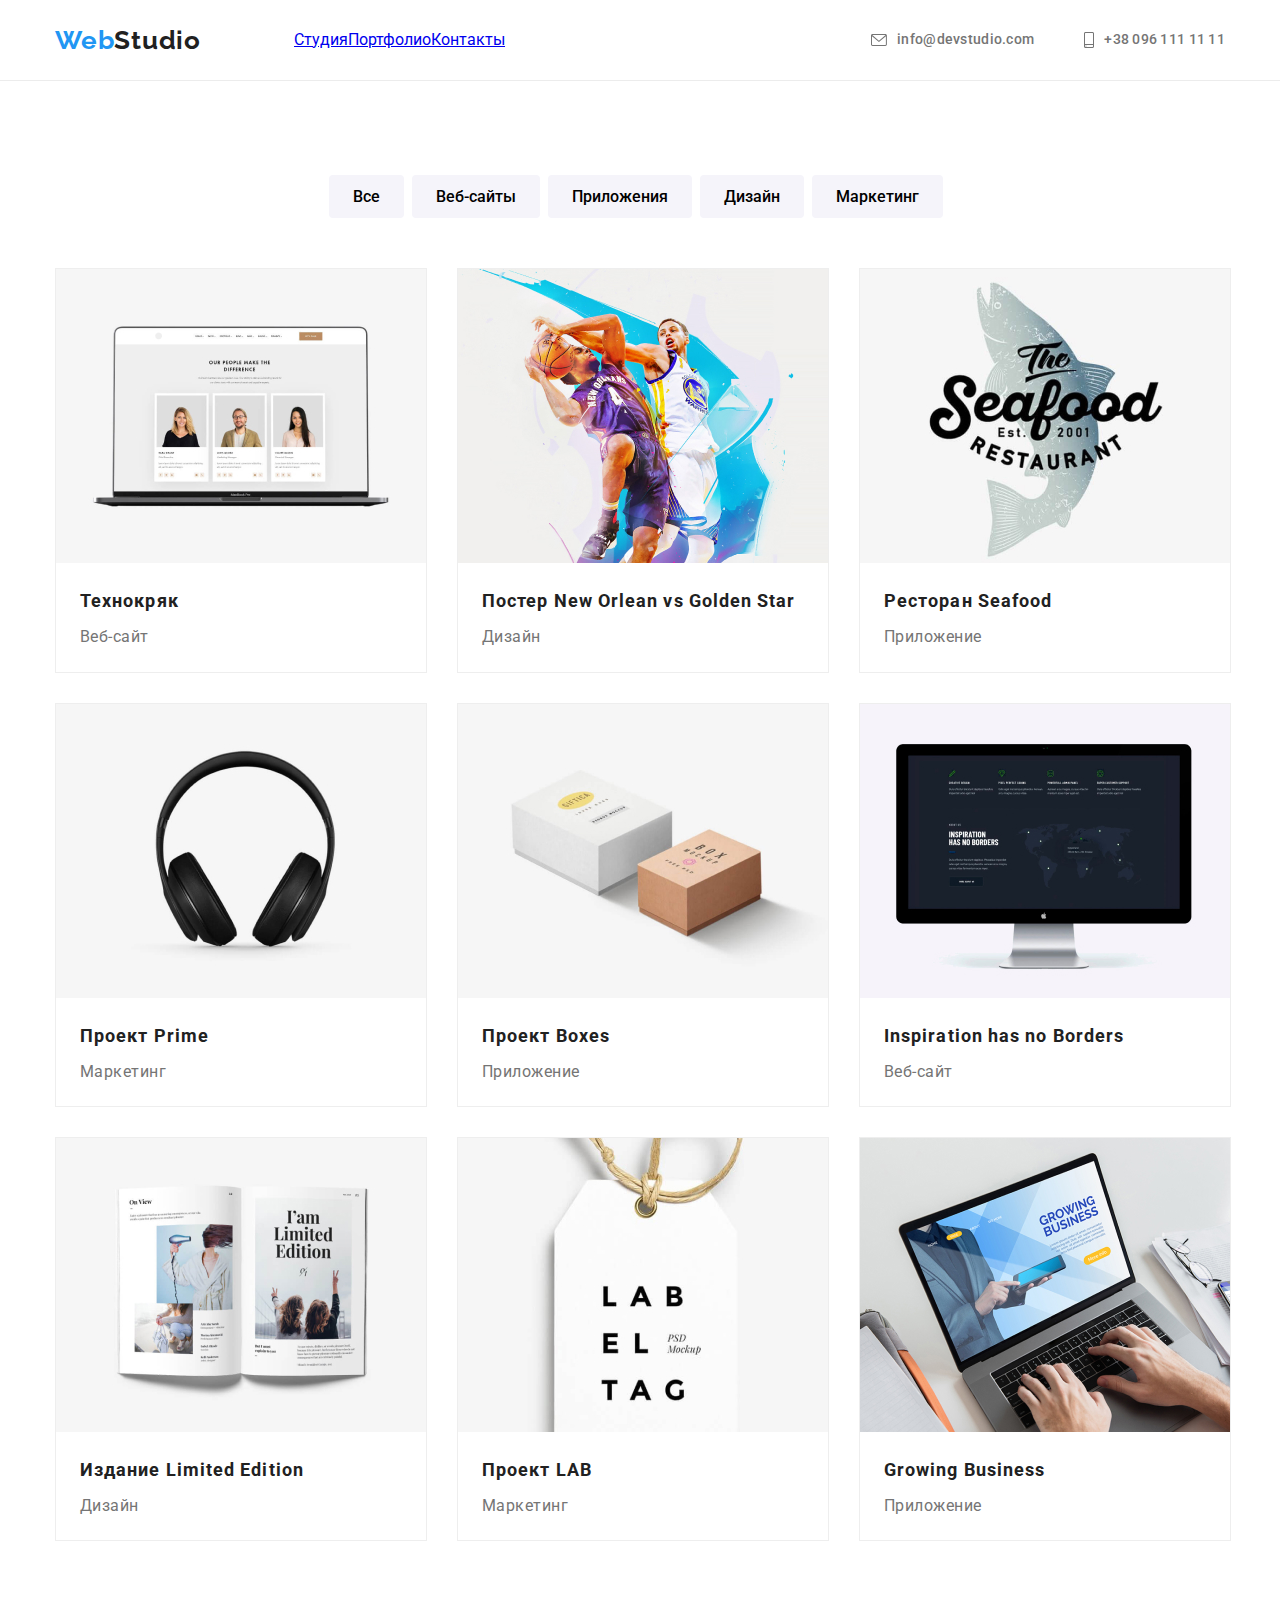
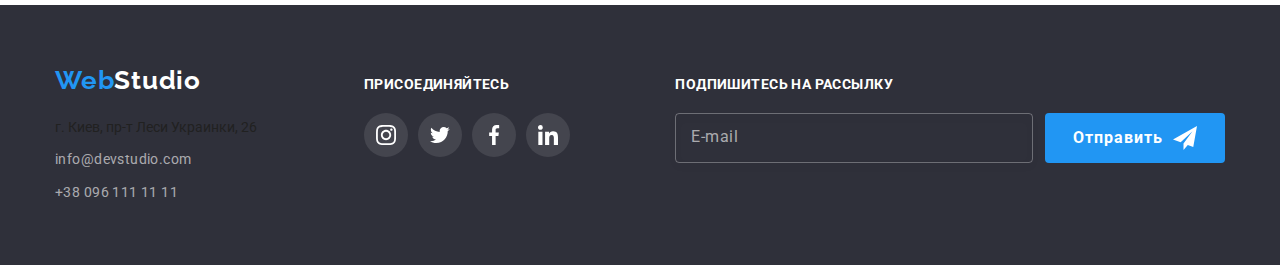
==== commit 83c2feba: "Підключив Sass файл" ====
--- a/portfolio.html
+++ b/portfolio.html
@@ -4,7 +4,7 @@
     <meta charset="UTF-8" />
     <meta http-equiv="X-UA-Compatible" content="IE=edge" />
     <meta name="viewport" content="width=device-width, initial-scale=1.0" />
-    <title>goit-markup-hw-05</title>
+    <title>goit-markup-hw-07</title>
     <link rel="preconnect" href="https://fonts.googleapis.com" />
     <link rel="preconnect" href="https://fonts.gstatic.com" crossorigin />
     <link
@@ -88,6 +88,7 @@
             </div>
             </a>
           </li>
+          
 
           <li class="card">
             <div class="overlay-container">
@@ -211,7 +212,7 @@
           </li>
 
           <li class="card">
-            <div class="overlay-container">
+              <div class="overlay-container">
             <a class="card-link" href="">
               <img
                 src="portfolio-images/pic-8.jpg"
@@ -270,12 +271,7 @@
           <h3 class="footer-heading">ПРИСОЕДИНЯЙТЕСЬ</h3>
           <ul class="footer-social-links__list list">
             <li class="footer-social-links__item">
-            <a 
-            href="./" 
-            class="social-link social-link--dark" 
-            target="_blank" 
-            aria-label="Instagram icon" 
-            rel="noopener noreferrer">
+            <a  href="./" class="social-link social-link--dark" target="_blank" aria-label="Instagram icon" rel="noopener noreferrer">
             <svg class="social-link__icon"
             width="20" 
             height="20">
--- a/styles/styles.css
+++ b/styles/styles.css
@@ -19,7 +19,6 @@
   --bg-buttons-color-hover: rgba(33, 150, 243, 1);
   --text-buttons-color-hover: rgba(255, 255, 255, 1);
   --footer-color: rgba(47, 48, 58, 1);
-  --footer-text-color: rgba(255, 255, 255, 1);
   --bg-hero-color: rgba(47, 48, 58, 1);
   --bg-button-color: rgba(245, 244, 250, 1);
   --font-size-logo: font-size: 26px;
@@ -27,19 +26,20 @@
   --icon-color: rgba(175, 177, 184, 1);
   --transition-cubic: 250ms cubic-bezier(0.4, 0, 0.2, 1);
 }
+
 body {
   color: var(--main-text-color);
   background-color: var(--bg-color);
   font-family: Roboto, sans-serif;
 }
 
-h1, 
-h2, 
-h3, 
-h4, 
-h5, 
-h6, 
-p, 
+h1,
+h2,
+h3,
+h4,
+h5,
+h6,
+p,
 ul {
   margin-left: 0;
   margin-top: 0;
@@ -85,7 +85,7 @@
   margin-bottom: 50px;
 
   color: var(--main-text-color);
-  
+
   letter-spacing: 0px;
   font-size: 36px;
   line-height: 1.16;
@@ -135,21 +135,22 @@
 .navigation__list {
   display: flex;
 }
-.navigation__list-item {
-/* outline: 1px solid tomato; */
-margin-right: 50px;
-align-items: center;
-letter-spacing: 0.02em;
-}
-
-.navigation__list-item:last-child {
+
+.navigation__item {
+  /* outline: 1px solid tomato; */
+  margin-right: 50px;
+  align-items: center;
+  letter-spacing: 0.02em;
+}
+
+.navigation__item:last-child {
   margin-right: auto;
 }
 
-.navigation__list-link {
+.navigation__link {
   position: relative;
   transition: var(--transition-cubic);
- 
+
   padding-top: 32px;
   padding-bottom: 32px;
   margin-right: 0;
@@ -159,18 +160,18 @@
   text-decoration: none;
   font-weight: 500;
   color: var(--main-text-color);
-  
+
   display: block;
   align-items: center;
 }
 
-.navigation__list-link:hover,
-.navigation__list-link:focus {
+.navigation__link:hover,
+.navigation__link:focus {
   color: var(--bg-buttons-color-hover);
   text-decoration: none;
 }
 
-.navigation__list-link--current-color::after {
+.navigation__link--current-color::after {
   position: absolute;
   content: '';
   bottom: 0;
@@ -178,12 +179,13 @@
 
   width: 100%;
   height: 4px;
+
   display: block;
   border-radius: 2px;
   background-color: var(--bg-buttons-color-hover);
 }
 
-.navigation__list-link--current-color {
+.navigation__link--current-color {
   color: var(--bg-buttons-color-hover)
 }
 
@@ -197,9 +199,8 @@
   margin-right: 50px;
 }
 
-.contacts__email, 
+.contacts__email,
 .contacts__phone-number {
-  /* outline: 2px solid gold; */
   display: flex;
   align-items: center;
   color: var(--secondary-text-color);
@@ -212,18 +213,20 @@
   padding-bottom: 32px;
   transition: var(--transition-cubic);
 }
-.contacts__email:focus, 
+
+.contacts__email:focus,
 .contacts__phone-number:focus,
-.contacts__email:hover, 
+.contacts__email:hover,
 .contacts__phone-number:hover {
   color: var(--bg-buttons-color-hover);
   text-decoration: none;
-} 
+}
 
 .container__nav-contacts {
   display: flex;
   align-items: center;
 }
+
 .contacts__icon {
   margin-right: 10px;
   fill: currentColor;
@@ -239,12 +242,12 @@
 .hero {
   display: flex;
   text-align: center;
-  background: linear-gradient(rgba(47, 48, 58, 0.4),rgba(47, 48, 58, 0.4)), url(../images/Img.jpg);
+  background: linear-gradient(rgba(47, 48, 58, 0.4), rgba(47, 48, 58, 0.4)), url(../images/Img.jpg);
   background-repeat: no-repeat;
   margin-left: auto;
   margin-right: auto;
   padding-top: 200px;
-  padding-bottom: 200px;  
+  padding-bottom: 200px;
   max-width: 1600px;
   background-size: cover;
 }
@@ -277,7 +280,7 @@
   letter-spacing: 0.06em;
   text-align: center;
 
-  
+
   cursor: pointer;
 }
 
@@ -285,7 +288,7 @@
   display: flex;
   justify-content: center;
   align-items: center;
-  
+
   padding: 10px 28px;
 }
 
@@ -295,80 +298,80 @@
 
 
 /* Модальне вікно */
-  .textarea-comment {
-    width: 100%;
-    height: 120px;
-    padding: 12px 16px;
-    resize: none;
-    outline: transparent;
-    border: 1px solid rgba(33, 33, 33, 0.2);
-    border-radius: 4px;
-
-    transition: var(--transition-cubic);
-  }
-
-  .textarea-comment:focus {
-    border: 1px solid #2196F3;
-  }
-  
-  textarea[placeholder] {
-    font-weight: 400;
-    font-size: 14px;
-    line-height: 16px;
-    letter-spacing: 0.01em;
-
-    font-family: 'Roboto';
-  }
-
-  .form-registration {
-    display: inline-block;
-    font-weight: 700;
-    font-size: 20px;
-    line-height: 1.17em;
-    text-align: center;
-    letter-spacing: 0.03em;
-
-    color: var(--main-text-color);
-    margin-bottom: 12px;
-  }
-  
-  .form-field {
-    position: relative;
-    margin-bottom: 10px;
-  }
-
-  .form-field:last-child {
-    margin-bottom: 20px;
-  }
- 
-  .form-field__icon {
+.textarea-comment {
+  width: 100%;
+  height: 120px;
+  padding: 12px 16px;
+  resize: none;
+  outline: transparent;
+  border: 1px solid rgba(33, 33, 33, 0.2);
+  border-radius: 4px;
+
+  transition: var(--transition-cubic);
+}
+
+.textarea-comment:focus {
+  border: 1px solid #2196F3;
+}
+
+textarea[placeholder] {
+  font-weight: 400;
+  font-size: 14px;
+  line-height: 16px;
+  letter-spacing: 0.01em;
+
+  font-family: 'Roboto';
+}
+
+.form-registration {
+  display: inline-block;
+  font-weight: 700;
+  font-size: 20px;
+  line-height: 1.17em;
+  text-align: center;
+  letter-spacing: 0.03em;
+
+  color: var(--main-text-color);
+  margin-bottom: 12px;
+}
+
+.form-field {
+  position: relative;
+  margin-bottom: 10px;
+}
+
+.form-field:last-child {
+  margin-bottom: 20px;
+}
+
+.form-field__icon {
   position: absolute;
   top: 50%;
   left: 12px;
-  }
-
-  .form-input {
-    width: 100%;
-    height: 40px;
-    border: 1px solid rgba(33, 33, 33, 0.2);
-    border-radius: 4px;
-    padding: 12px 42px;
-    outline: transparent;
-
-    transition: var(--transition-cubic);
-  }
-
-  .form-input:focus {
-    border: 1px solid #2196F3;
-
-  }
-
-  .form-input:focus + svg {
-    fill: var(--bg-buttons-color-hover);
-  }
-
-  .form-field__label {
-    display: block;
+}
+
+.form-field__input {
+  width: 100%;
+  height: 40px;
+  border: 1px solid rgba(33, 33, 33, 0.2);
+  border-radius: 4px;
+  padding: 12px 42px;
+  outline: transparent;
+
+  transition: var(--transition-cubic);
+}
+
+.form-field__input:focus {
+  border: 1px solid #2196F3;
+
+}
+
+.form-field__input:focus+svg {
+  fill: var(--bg-buttons-color-hover);
+}
+
+.form-field__label {
+  display: block;
   font-weight: 400;
   font-size: 12px;
   line-height: 1.17em;
@@ -376,7 +379,7 @@
   text-align: left;
   color: #757575;
   margin-bottom: 4px;
-  }
+}
 
 .checkbox-policy {
   display: flex;
@@ -401,27 +404,27 @@
   cursor: pointer;
 }
 
-.checkbox-policy__link{
+.checkbox-policy__link {
   color: var(--bg-buttons-color-hover);
   text-decoration: underline;
 }
 
 
 .custom-checkbox {
- width: 16px;
- height: 15px;
- display: flex;
- align-items: center;
- justify-content: center;
- outline: 2px solid #212121;
- outline-offset: -2px;
- border-radius: 2px;
-
- margin-right: 7px;
- cursor: pointer;
-}
-
-.form-policy:focus + .custom-checkbox {
+  width: 16px;
+  height: 15px;
+  display: flex;
+  align-items: center;
+  justify-content: center;
+  outline: 2px solid #212121;
+  outline-offset: -2px;
+  border-radius: 2px;
+
+  margin-right: 7px;
+  cursor: pointer;
+}
+
+.form-policy:focus+.custom-checkbox {
   outline: 2px solid var(--bg-buttons-color-hover);
 }
 
@@ -430,29 +433,28 @@
   transition: var(--transition-cubic);
 }
 
-.form-policy:checked + .custom-checkbox .custom-checkbox__icon {
+.form-policy:checked+.custom-checkbox .custom-checkbox__icon {
   opacity: 1;
   fill: white;
 }
 
-.form-policy:checked + .custom-checkbox {
+.form-policy:checked+.custom-checkbox {
   background-color: #2196F3;
   outline: 2px solid var(--bg-buttons-color-hover);
   outline-offset: -2px;
 }
 
 
-.btn-primary.btn-primary--submit {
+.btn-primary--submit {
   padding: 10px 55px;
-  box-shadow: 0px 4px 4px rgba(0, 0, 0, 0.15);
-}
-
-.submit-btn:hover {
+}
+
+.btn-primary--submit:hover {
   background: #188CE8;
   box-shadow: 0px 4px 4px rgba(0, 0, 0, 0.15);
 }
 
-  
+
 .backdrop {
   position: fixed;
   top: 0;
@@ -465,7 +467,7 @@
   z-index: 10;
 }
 
-.backdrop.is-hidden{
+.backdrop.is-hidden {
   opacity: 0;
   pointer-events: none;
   visibility: hidden;
@@ -483,7 +485,7 @@
   padding-right: 39px;
   padding-bottom: 40px;
   padding-left: 41px;
-  
+
   position: absolute;
   top: 50%;
   left: 50%;
@@ -521,47 +523,49 @@
 }
 
 .modal-btn__icon {
-  fill:rgba(0, 0, 0, 1);
-  transition: var(--transition-cubic);
-}
-
-.modal-btn:hover .modal-btn__icon  {
+  fill: rgba(0, 0, 0, 1);
+  transition: var(--transition-cubic);
+}
+
+.modal-btn:hover .modal-btn__icon {
   fill: var(--bg-buttons-color-hover);
 }
 
 .footer__phone {
   display: block;
+  text-decoration: none;
+  color: var(--contact-footer-color);
+  letter-spacing: 00.03em;
+  font-size: 14px;
+  font-weight: 400;
+  line-height: 1.7;
+
+  transition: var(--transition-cubic);
+
+}
+
+.footer__adress {
+  margin-bottom: 9px;
+  color: var(--footer-text-color);
+  font-size: 14px;
+  text-decoration: none;
+  font-weight: 400;
+  line-height: 1.71;
+  font-style: normal;
+}
+
+.footer__email {
+  display: block;
+  margin-bottom: 9px;
   text-decoration: none;
   color: rgba(255, 255, 255, 0.6);
   letter-spacing: 00.03em;
   font-size: 14px;
   font-weight: 400;
   line-height: 1.7;
-
-  transition: var(--transition-cubic);
-  
-}
-.footer__adress {
-  margin-bottom: 9px;
-  color: var(--footer-text-color);
-  font-size: 14px;
-  text-decoration: none;
-  font-weight: 400;
-  line-height: 1.71;
-  font-style: normal;
-}
-
-.footer__email {
-  display: block;
-  margin-bottom: 9px;
-  text-decoration: none;
-  color: rgba(255, 255, 255, 0.6);
-  letter-spacing: 00.03em;
-  font-size: 14px;
-  font-weight: 400;
-  line-height: 1.7;
-  transition: var(--transition-cubic);
-}
+  transition: var(--transition-cubic);
+}
+
 .footer__email:focus,
 .footer__email:hover,
 .footer__phone:hover,
@@ -576,9 +580,9 @@
 }
 
 
-.mail-input-wrapper__email-footer, 
-.mail-input-wrapper__email-footer{
-  color:var(--bg-buttons-color-hover)
+.mail-input-wrapper__email-footer,
+.mail-input-wrapper__email-footer {
+  color: var(--bg-buttons-color-hover)
 }
 
 /* Advantages налаштування */
@@ -603,6 +607,7 @@
   height: 120px;
   border-radius: 4px;
 }
+
 .advantages__item {
   margin-right: 30px;
   width: 270px;
@@ -669,8 +674,8 @@
   justify-content: space-between;
   list-style: none;
   margin-right: 30px;
-list-style: none;
-position: relative;
+  list-style: none;
+  position: relative;
 }
 
 .offers__list {
@@ -681,7 +686,7 @@
 }
 
 .offers__item:last-child {
-margin-right: 0px;
+  margin-right: 0px;
 }
 
 .offers.section {
@@ -689,7 +694,7 @@
   padding-bottom: 94px;
 }
 
-.offers__item{
+.offers__item {
   justify-content: space-between;
   list-style: none;
 }
@@ -706,6 +711,7 @@
   padding-top: 30px;
   padding-bottom: 30px;
 }
+
 .team__links {
   display: flex;
   justify-content: center;
@@ -771,6 +777,7 @@
   background-color: white;
   fill: rgba(175, 177, 184, 1);
 }
+
 .social-link--dark {
   background-color: rgba(255, 255, 255, 0.1);
   fill: white;
@@ -782,9 +789,9 @@
   fill: white;
 }
 
-.social-link--dark:hover, 
+.social-link--dark:hover,
 .social-link--dark:focus {
-background-color: var(--bg-buttons-color-hover);
+  background-color: var(--bg-buttons-color-hover);
 }
 
 /* Cекція клієнтів */
@@ -815,11 +822,12 @@
   margin-right: 30px;
   cursor: pointer;
 }
+
 .client:last-child {
   margin-right: 0;
 }
 
-.client:hover ,
+.client:hover,
 .client:focus {
   border-color: var(--bg-buttons-color-hover);
 }
@@ -827,8 +835,9 @@
 
 .client__icon {
   fill: var(--icon-color);
-  transition: var(--transition-cubic );
-}
+  transition: var(--transition-cubic);
+}
+
 .client:focus .client__icon,
 .client:hover .client__icon {
   fill: var(--bg-buttons-color-hover);
@@ -852,6 +861,7 @@
   text-decoration: none;
   box-shadow: 0px 3px 1px rgba(0, 0, 0, 0.1), 0px 1px 2px rgba(0, 0, 0, 0.08), 0px 2px 2px rgba(0, 0, 0, 0.12);
 }
+
 .buttons__btn {
   display: inline-block;
   padding: 6px 22px 6px 22px;
@@ -872,7 +882,7 @@
 
 /* Картки вкладки портфоліо */
 
-.cards.list  {
+.cards.list {
   display: flex;
   flex-wrap: wrap;
 
@@ -896,7 +906,7 @@
   transition: var(--transition-cubic);
 }
 
-.card:hover, 
+.card:hover,
 .card:focus {
   box-shadow: 0px 1px 1px rgba(0, 0, 0, 0.12), 0px 4px 4px rgba(0, 0, 0, 0.06), 1px 4px 6px rgba(0, 0, 0, 0.16);
 
@@ -909,7 +919,8 @@
 .card:nth-child(3n) {
   margin-right: 0;
 }
-.card:nth-last-child(-n+3){
+
+.card:nth-last-child(-n+3) {
   margin-bottom: 0;
 }
 
@@ -985,6 +996,7 @@
   padding-top: 60px;
   padding-bottom: 60px;
 }
+
 .address-list {
   margin-bottom: 9px;
   color: var(--footer-text-color);
@@ -1012,6 +1024,7 @@
   font-size: 14px;
   margin-bottom: 20px;
 }
+
 .adress-wrapper {
   margin-right: 70px;
 }
@@ -1020,7 +1033,7 @@
   margin-right: 10px;
 }
 
-.footer-social-links__item:last-child{
+.footer-social-links__item:last-child {
   margin-right: 0;
 }
 
@@ -1032,7 +1045,7 @@
   filter: drop-shadow(0px 4px 4px rgba(0, 0, 0, 0.15));
 
   background-color: transparent;
-  border-radius: 4px; 
+  border-radius: 4px;
   outline: transparent;
 
   color: rgba(255, 255, 255, 0.6);
@@ -1059,15 +1072,15 @@
 
   display: flex;
   align-items: center;
-  
-}
-
-.mail-input-wrapper__input:focus + .mail-mark {
+
+}
+
+.mail-input-wrapper__input:focus+.mail-mark {
   transform: translateX(-65px);
   transition: var(--transition-cubic);
 }
 
-.mail-input-wrapper__input:not(:placeholder-shown) + .mail-mark {
+.mail-input-wrapper__input:not(:placeholder-shown)+.mail-mark {
   transform: translateX(-65px);
 }
 
@@ -1080,13 +1093,13 @@
   background: #2196F3;
   border-radius: 4px;
 
-  border: 0px; 
+  border: 0px;
   text-align: center;
   letter-spacing: 0.06em;
   font-family: 'Roboto';
   font-style: normal;
   font-weight: 700;
-    font-size: 16px;
+  font-size: 16px;
   line-height: 1.9em;
   letter-spacing: 0.06em;
   color: #FFFFFF;
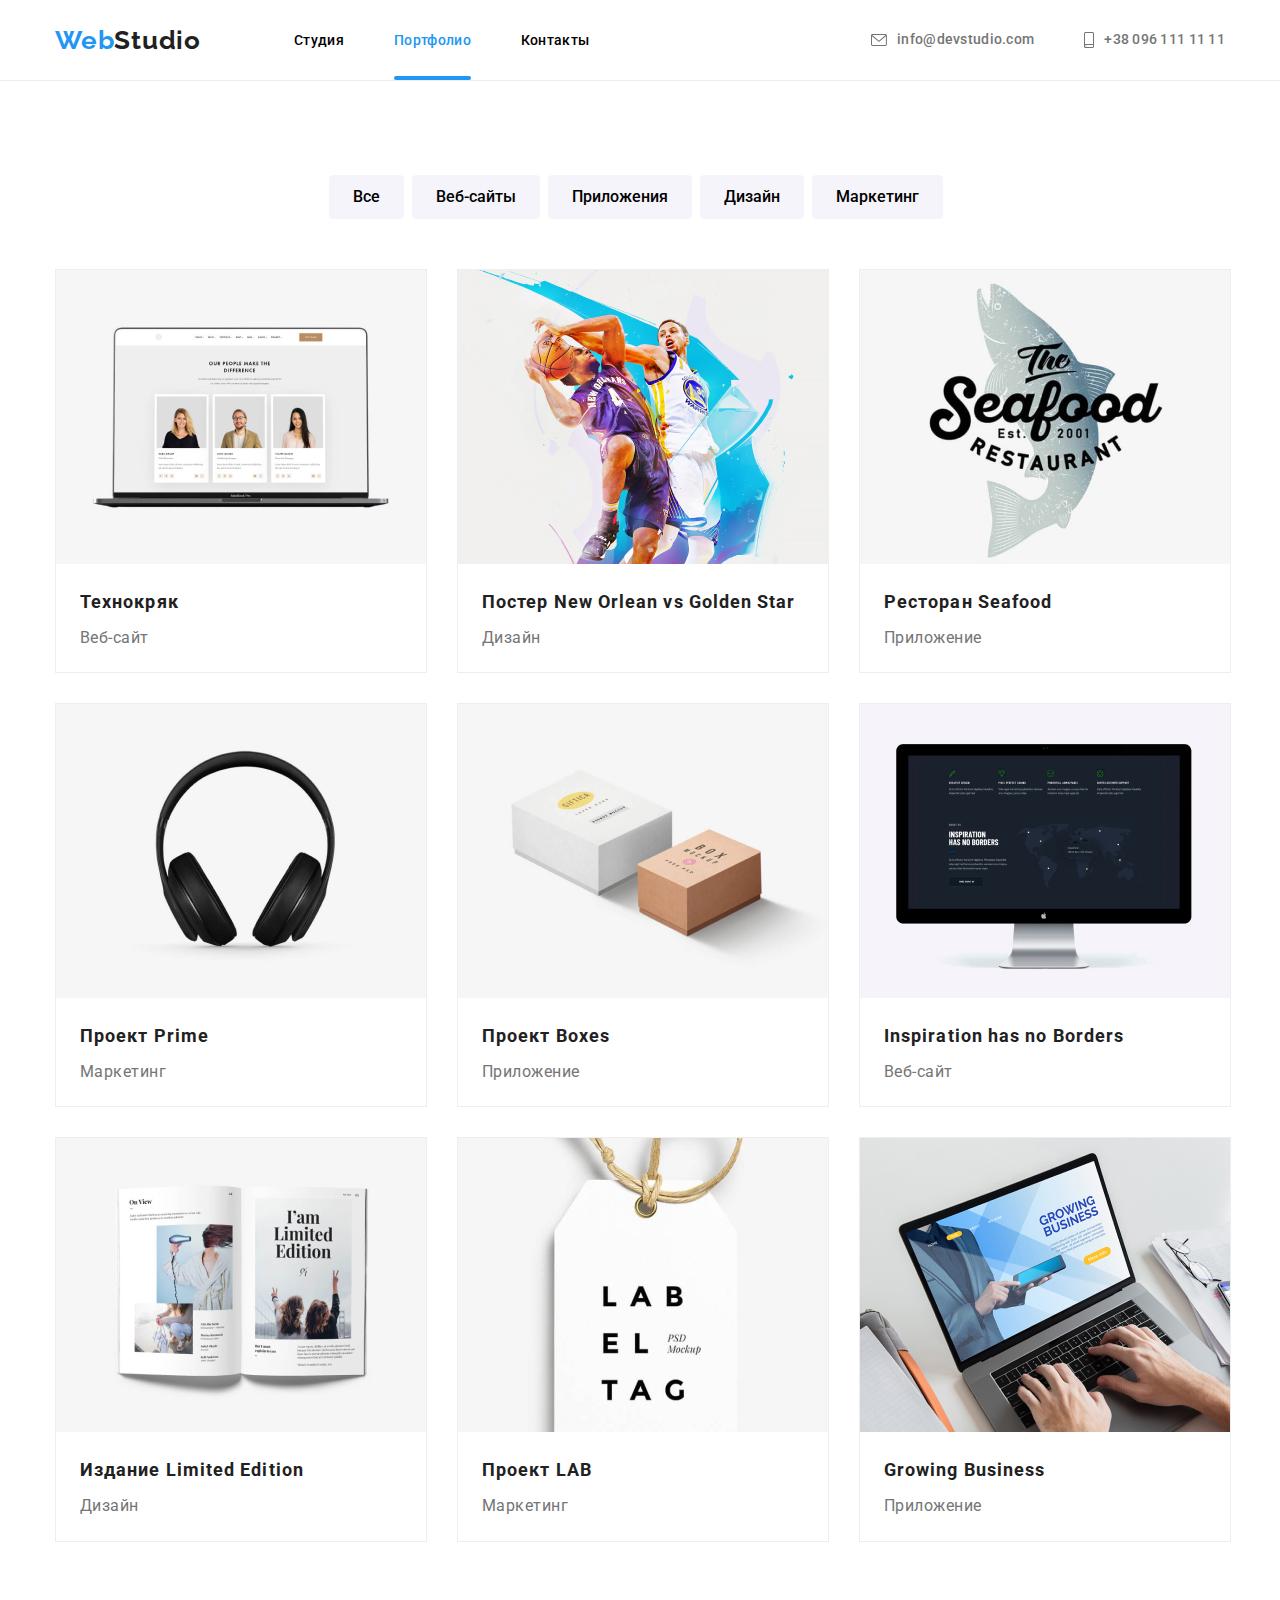
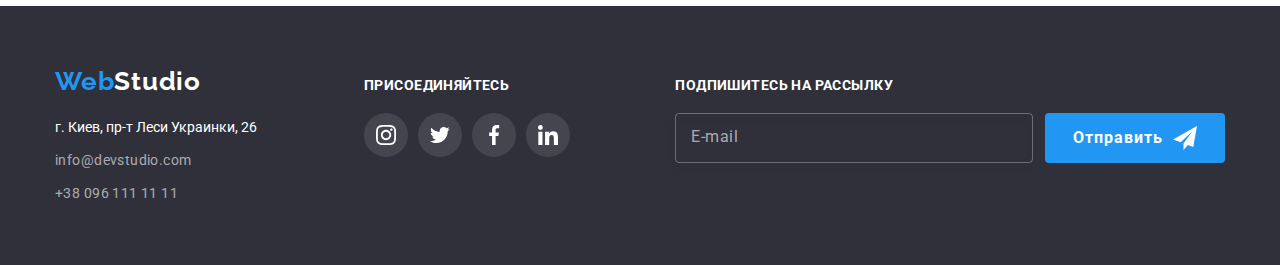
==== commit 87437073: "Комміт перед відправкою до ментора" ====
--- a/portfolio.html
+++ b/portfolio.html
@@ -1,354 +1,813 @@
-<!DOCTYPE html>
-<html lang="ru">
+<!DOCTYPE
+  html>
+<html
+  lang="ru">
+
   <head>
-    <meta charset="UTF-8" />
-    <meta http-equiv="X-UA-Compatible" content="IE=edge" />
-    <meta name="viewport" content="width=device-width, initial-scale=1.0" />
-    <title>goit-markup-hw-07</title>
-    <link rel="preconnect" href="https://fonts.googleapis.com" />
-    <link rel="preconnect" href="https://fonts.gstatic.com" crossorigin />
+    <meta
+      charset="UTF-8" />
+    <meta
+      http-equiv="X-UA-Compatible"
+      content="IE=edge" />
+    <meta
+      name="viewport"
+      content="width=device-width, initial-scale=1.0" />
+    <title>
+      goit-markup-hw-07
+    </title>
+    <link
+      rel="preconnect"
+      href="https://fonts.googleapis.com" />
+    <link
+      rel="preconnect"
+      href="https://fonts.gstatic.com"
+      crossorigin />
     <link
       href="https://fonts.googleapis.com/css2?family=Raleway:wght@700&family=Roboto:wght@400;500;700;900&display=swap"
+      rel="stylesheet" />
+    <link
       rel="stylesheet"
-    />
-    <link rel="stylesheet" href="https://cdnjs.cloudflare.com/ajax/libs/modern-normalize/1.1.0/modern-normalize.css" integrity="sha512-Y0MM+V6ymRKN2zStTqzQ227DWhhp4Mzdo6gnlRnuaNCbc+YN/ZH0sBCLTM4M0oSy9c9VKiCvd4Jk44aCLrNS5Q==" crossorigin="anonymous" referrerpolicy="no-referrer" />
-
-    <link rel="stylesheet" href="styles/styles.css"/>
+      href="https://cdnjs.cloudflare.com/ajax/libs/modern-normalize/1.1.0/modern-normalize.css"
+      integrity="sha512-Y0MM+V6ymRKN2zStTqzQ227DWhhp4Mzdo6gnlRnuaNCbc+YN/ZH0sBCLTM4M0oSy9c9VKiCvd4Jk44aCLrNS5Q=="
+      crossorigin="anonymous"
+      referrerpolicy="no-referrer" />
+    <!-- <link
+      rel="stylesheet"
+      href="styles/styles.css" /> -->
+    <link
+      rel="stylesheet"
+      href="./css/main.min.css">
   </head>
+
   <body>
-    <header class="page-header">
-      <div class="container">
-        <div class="container__nav-contacts">
-      <a class="logo logo--dark" href="/">
-        <span class="logo__accent-logo"> Web</span>Studio
-      </a>
-        <nav class="navigation">
-        <ul class="navigation__list list">
-          <li class="navigation__list-item "><a class="navigation__list-link" href="index.html">Cтудия</a></li>
-          <li class="navigation__list-item"><a class="navigation__list-link navigation__list-link--current-color" href="portfolio.html">Портфолио</a></li>
-          <li class="navigation__list-item"><a class="navigation__list-link" href="./">Контакты</a></li>
-        </ul>
-      </nav>
-
-      <div class="contacts">
-        <a class="contacts__email" href="info@devstudio.com"> 
-          <svg class="contacts__icon" 
-          width="16" height="12"> 
-          <use href="./images/sprite.svg#icon-envelope"></use></svg>info@devstudio.com </a>
-        <a class="contacts__phone-number" 
-        href="tel:+380961111111"> 
-        <svg class="contacts__icon" width="10" height="16"> 
-          <use href="./images/sprite.svg#icon-smartphone"></use></svg>+38 096 111 11 11</a>
+    <header
+      class="page-header">
+      <div
+        class="container">
+        <div
+          class="container__nav-contacts">
+          <a class="logo logo--dark"
+            href="/">
+            <span
+              class="logo__accent-logo">
+              Web</span>Studio
+          </a>
+          <nav
+            class="navigation">
+            <ul
+              class="navigation__list list">
+              <li
+                class="navigation__item ">
+                <a class="navigation__link"
+                  href="index.html">Cтудия</a>
+              </li>
+              <li
+                class="navigation__item">
+                <a class="navigation__link navigation__link--current-color""
+                  href="
+                  portfolio.html">Портфолио</a>
+              </li>
+              <li
+                class="navigation__item">
+                <a class="navigation__link"
+                  href="./">Контакты</a>
+              </li>
+            </ul>
+          </nav>
+
+          <div
+            class="contacts">
+            <a class="contacts__email"
+              href="info@devstudio.com">
+              <svg
+                class="contacts__icon"
+                width="16"
+                height="12">
+                <use
+                  href="./images/sprite.svg#icon-envelope">
+                </use>
+              </svg>info@devstudio.com
+            </a>
+            <a class="contacts__phone-number"
+              href="tel:+380961111111">
+              <svg
+                class="contacts__icon"
+                width="10"
+                height="16">
+                <use
+                  href="./images/sprite.svg#icon-smartphone">
+                </use>
+              </svg>+38
+              096
+              111
+              11
+              11</a>
+          </div>
+        </div>
       </div>
-    </div>
-    </div>
     </header>
     <main>
 
-      <section class="section">
-        <div class="container">
-        <ul class="buttons list">
-          <li class="buttons__item">
-            <button class="buttons__btn" type="button">Все</button>
-          </li>
-          <li class="buttons__item">
-            <button class="buttons__btn" type="button">Веб-сайты</button>
-          </li>
-          <li class="buttons__item">
-            <button class="buttons__btn" type="button">Приложения</button>
-          </li>
-          <li class="buttons__item">
-            <button class="buttons__btn" type="button">Дизайн</button>
-          </li>
-          <li class="buttons__item">
-            <button class="buttons__btn" type="button">Маркетинг</button>
-          </li>
+      <section
+        class="section">
+        <div
+          class="container">
+          <ul
+            class="buttons list">
+            <li
+              class="buttons__item">
+              <button
+                class="buttons__btn"
+                type="button">Все</button>
+            </li>
+            <li
+              class="buttons__item">
+              <button
+                class="buttons__btn"
+                type="button">Веб-сайты</button>
+            </li>
+            <li
+              class="buttons__item">
+              <button
+                class="buttons__btn"
+                type="button">Приложения</button>
+            </li>
+            <li
+              class="buttons__item">
+              <button
+                class="buttons__btn"
+                type="button">Дизайн</button>
+            </li>
+            <li
+              class="buttons__item">
+              <button
+                class="buttons__btn"
+                type="button">Маркетинг</button>
+            </li>
         </div>
         </ul>
 
-          <div class="container">
-        <ul class="cards list">
-
-          <li class="card">
-            <div class="overlay-container">
-            <a class="card-link" href="">
-              <img
-                src="portfolio-images/pic-1.jpg"
-                alt="Скриншот сайта на ноутбуке"
-                width="370"
-                height="294"
-              />
-              <div class="overlay-container__item">
-              <p class="overlay-container__paragraph">Ресурс предлагает комплексные предложения с разным уровнем функционала и сервисов. Все это позволит посетителю получить исчерпывающие сведения о компании или частном лице.</p>
-            </div>
-          </div>
-            <div class="card-container">
-              <h2 class="card-container__heading">Технокряк</h2>
-              <p class="card-container__paragraph">Веб-сайт</p>
-            </div>
-            </a>
-          </li>
-          
-
-          <li class="card">
-            <div class="overlay-container">
-            <a class="card-link" href="">
-              <img
-                src="portfolio-images/pic-2.jpg"
-                alt="Обложка с изображением баскетболистов"
-                width="370"
-                height="294"
-                class=""
-              />
-            <div class="overlay-container__item">
-              <p class="overlay-container__paragraph">Ресурс предлагает комплексные предложения с разным уровнем функционала и сервисов. Все это позволит посетителю получить исчерпывающие сведения о компании или частном лице.</p>
+        <div
+          class="container">
+          <ul
+            class="cards list">
+
+            <li
+              class="card">
+              <div
+                class="overlay-container">
+                <a class="card-link"
+                  href="">
+                  <img
+                    src="portfolio-images/pic-1.jpg"
+                    alt="Скриншот сайта на ноутбуке"
+                    width="370"
+                    height="294" />
+                  <div
+                    class="overlay-container__item">
+                    <p
+                      class="overlay-container__paragraph">
+                      Ресурс
+                      предлагает
+                      комплексные
+                      предложения
+                      с
+                      разным
+                      уровнем
+                      функционала
+                      и
+                      сервисов.
+                      Все
+                      это
+                      позволит
+                      посетителю
+                      получить
+                      исчерпывающие
+                      сведения
+                      о
+                      компании
+                      или
+                      частном
+                      лице.
+                    </p>
+                  </div>
               </div>
-            </div>
-              <div class="card-container">
-              <h2 class="card-container__heading">Постер New Orlean vs Golden Star</h2>
-              <p class="card-container__paragraph">Дизайн</p>
+              <div
+                class="card-container">
+                <h2
+                  class="card-container__heading">
+                  Технокряк
+                </h2>
+                <p
+                  class="card-container__paragraph">
+                  Веб-сайт
+                </p>
               </div>
-            </a>
-          </li>
-
-          <li class="card">
-            <a class="card-link" href="">
-              <div class="overlay-container">
-              <img
-                src="portfolio-images/pic-3.jpg"
-                alt="Эмблема рыбного ресторана"
-                width="370"
-                height="294"
-              />
-              <div class="overlay-container__item" >
-                <p class="overlay-container__paragraph">Ресурс предлагает комплексные предложения с разным уровнем функционала и сервисов. Все это позволит посетителю получить исчерпывающие сведения о компании или частном лице.</p>
-                </div>
+              </a>
+            </li>
+
+
+            <li
+              class="card">
+              <div
+                class="overlay-container">
+                <a class="card-link"
+                  href="">
+                  <img
+                    src="portfolio-images/pic-2.jpg"
+                    alt="Обложка с изображением баскетболистов"
+                    width="370"
+                    height="294"
+                    class="" />
+                  <div
+                    class="overlay-container__item">
+                    <p
+                      class="overlay-container__paragraph">
+                      Ресурс
+                      предлагает
+                      комплексные
+                      предложения
+                      с
+                      разным
+                      уровнем
+                      функционала
+                      и
+                      сервисов.
+                      Все
+                      это
+                      позволит
+                      посетителю
+                      получить
+                      исчерпывающие
+                      сведения
+                      о
+                      компании
+                      или
+                      частном
+                      лице.
+                    </p>
+                  </div>
               </div>
-              <div class="card-container">
-              <h2 class="card-container__heading">Ресторан Seafood</h2>
-              <p class="card-container__paragraph">Приложение</p>
+              <div
+                class="card-container">
+                <h2
+                  class="card-container__heading">
+                  Постер
+                  New
+                  Orlean
+                  vs
+                  Golden
+                  Star
+                </h2>
+                <p
+                  class="card-container__paragraph">
+                  Дизайн
+                </p>
               </div>
-            </a>
-          </li>
-
-          <li class="card">
-            <a class="card-link" href="">
-              <div class="overlay-container">
-              <img
-                src="portfolio-images/pic-4.jpg"
-                alt="Чёрные наушники"
-                width="370"
-                height="294"
-              />
-              <div class="overlay-container__item">
-              <p class="overlay-container__paragraph">Ресурс предлагает комплексные предложения с разным уровнем функционала и сервисов. Все это позволит посетителю получить исчерпывающие сведения о компании или частном лице.</p>
-                </div>
+              </a>
+            </li>
+
+            <li
+              class="card">
+              <a class="card-link"
+                href="">
+                <div
+                  class="overlay-container">
+                  <img
+                    src="portfolio-images/pic-3.jpg"
+                    alt="Эмблема рыбного ресторана"
+                    width="370"
+                    height="294" />
+                  <div
+                    class="overlay-container__item">
+                    <p
+                      class="overlay-container__paragraph">
+                      Ресурс
+                      предлагает
+                      комплексные
+                      предложения
+                      с
+                      разным
+                      уровнем
+                      функционала
+                      и
+                      сервисов.
+                      Все
+                      это
+                      позволит
+                      посетителю
+                      получить
+                      исчерпывающие
+                      сведения
+                      о
+                      компании
+                      или
+                      частном
+                      лице.
+                    </p>
+                  </div>
+                </div>
+                <div
+                  class="card-container">
+                  <h2
+                    class="card-container__heading">
+                    Ресторан
+                    Seafood
+                  </h2>
+                  <p
+                    class="card-container__paragraph">
+                    Приложение
+                  </p>
+                </div>
+              </a>
+            </li>
+
+            <li
+              class="card">
+              <a class="card-link"
+                href="">
+                <div
+                  class="overlay-container">
+                  <img
+                    src="portfolio-images/pic-4.jpg"
+                    alt="Чёрные наушники"
+                    width="370"
+                    height="294" />
+                  <div
+                    class="overlay-container__item">
+                    <p
+                      class="overlay-container__paragraph">
+                      Ресурс
+                      предлагает
+                      комплексные
+                      предложения
+                      с
+                      разным
+                      уровнем
+                      функционала
+                      и
+                      сервисов.
+                      Все
+                      это
+                      позволит
+                      посетителю
+                      получить
+                      исчерпывающие
+                      сведения
+                      о
+                      компании
+                      или
+                      частном
+                      лице.
+                    </p>
+                  </div>
+                </div>
+                <div
+                  class="card-container">
+                  <h2
+                    class="card-container__heading">
+                    Проект
+                    Prime
+                  </h2>
+                  <p
+                    class="card-container__paragraph">
+                    Маркетинг
+                  </p>
+                </div>
+              </a>
+            </li>
+
+            <li
+              class="card">
+              <a class="card-link"
+                href="">
+                <div
+                  class="overlay-container">
+                  <img
+                    src="portfolio-images/pic-5.jpg"
+                    alt="Изображение двух коробок"
+                    width="370"
+                    height="294" />
+                  <div
+                    class="overlay-container__item">
+                    <p
+                      class="overlay-container__paragraph">
+                      Ресурс
+                      предлагает
+                      комплексные
+                      предложения
+                      с
+                      разным
+                      уровнем
+                      функционала
+                      и
+                      сервисов.
+                      Все
+                      это
+                      позволит
+                      посетителю
+                      получить
+                      исчерпывающие
+                      сведения
+                      о
+                      компании
+                      или
+                      частном
+                      лице.
+                    </p>
+                  </div>
+                </div>
+                <div
+                  class="card-container">
+                  <h2
+                    class="card-container__heading">
+                    Проект
+                    Boxes
+                  </h2>
+                  <p
+                    class="card-container__paragraph">
+                    Приложение
+                  </p>
+                </div>
+              </a>
+            </li>
+
+            <li
+              class="card">
+              <a class="card-link"
+                href="">
+                <div
+                  class="overlay-container">
+                  <img
+                    src="portfolio-images/pic-6.jpg"
+                    alt="Скриншот сайта на экране"
+                    width="370"
+                    height="294" />
+                  <div
+                    class="overlay-container__paragraph">
+                    <p>
+                      Ресурс
+                      предлагает
+                      комплексные
+                      предложения
+                      с
+                      разным
+                      уровнем
+                      функционала
+                      и
+                      сервисов.
+                      Все
+                      это
+                      позволит
+                      посетителю
+                      получить
+                      исчерпывающие
+                      сведения
+                      о
+                      компании
+                      или
+                      частном
+                      лице.
+                    </p>
+                  </div>
+                </div>
+                <div
+                  class="card-container">
+                  <h2
+                    class="card-container__heading">
+                    Inspiration
+                    has
+                    no
+                    Borders
+                  </h2>
+                  <p
+                    class="card-container__paragraph">
+                    Веб-сайт
+                  </p>
+                </div>
+              </a>
+            </li>
+
+            <li
+              class="card">
+              <a class="card-link"
+                href="">
+                <div
+                  class="overlay-container">
+                  <img
+                    src="portfolio-images/pic-7.jpg"
+                    alt="Фотография журнала"
+                    width="370"
+                    height="294" />
+                  <div
+                    class="overlay-container__paragraph">
+                    <p>
+                      Ресурс
+                      предлагает
+                      комплексные
+                      предложения
+                      с
+                      разным
+                      уровнем
+                      функционала
+                      и
+                      сервисов.
+                      Все
+                      это
+                      позволит
+                      посетителю
+                      получить
+                      исчерпывающие
+                      сведения
+                      о
+                      компании
+                      или
+                      частном
+                      лице.
+                    </p>
+                  </div>
+                </div>
+                <div
+                  class="card-container">
+                  <h2
+                    class="card-container__heading">
+                    Издание
+                    Limited
+                    Edition
+                  </h2>
+                  <p
+                    class="card-container__paragraph">
+                    Дизайн
+                  </p>
+                </div>
+              </a>
+            </li>
+
+            <li
+              class="card">
+              <div
+                class="overlay-container">
+                <a class="card-link"
+                  href="">
+                  <img
+                    src="portfolio-images/pic-8.jpg"
+                    alt="Бирка на белом фоне"
+                    width="370"
+                    height="294" />
+                  <div
+                    class="overlay-container__paragraph">
+                    <p>
+                      Ресурс
+                      предлагает
+                      комплексные
+                      предложения
+                      с
+                      разным
+                      уровнем
+                      функционала
+                      и
+                      сервисов.
+                      Все
+                      это
+                      позволит
+                      посетителю
+                      получить
+                      исчерпывающие
+                      сведения
+                      о
+                      компании
+                      или
+                      частном
+                      лице.
+                    </p>
+                  </div>
               </div>
-              <div class="card-container">
-              <h2 class="card-container__heading">Проект Prime</h2>
-              <p class="card-container__paragraph">Маркетинг</p>
+              <div
+                class="card-container">
+                <h2
+                  class="card-container__heading">
+                  Проект
+                  LAB
+                </h2>
+                <p
+                  class="card-container__paragraph">
+                  Маркетинг
+                </p>
               </div>
-            </a>
-          </li>
-
-          <li class="card">
-            <a class="card-link" href="">
-              <div class="overlay-container">
-              <img
-                src="portfolio-images/pic-5.jpg"
-                alt="Изображение двух коробок"
-                width="370"
-                height="294"
-              />
-              <div class="overlay-container__item">
-                <p class="overlay-container__paragraph">Ресурс предлагает комплексные предложения с разным уровнем функционала и сервисов. Все это позволит посетителю получить исчерпывающие сведения о компании или частном лице.</p>
-                </div>
-              </div>
-              <div class="card-container">
-              <h2 class="card-container__heading">Проект Boxes</h2>
-              <p class="card-container__paragraph">Приложение</p>
-              </div>
-            </a>
-          </li>
-
-          <li class="card">
-            <a class="card-link" href="">
-              <div class="overlay-container">
-              <img
-                src="portfolio-images/pic-6.jpg"
-                alt="Скриншот сайта на экране"
-                width="370"
-                height="294"
-              />
-              <div class="overlay-container__paragraph">
-                <p>Ресурс предлагает комплексные предложения с разным уровнем функционала и сервисов. Все это позволит посетителю получить исчерпывающие сведения о компании или частном лице.</p>
-                </div>
-              </div>
-              <div class="card-container">
-              <h2 class="card-container__heading">Inspiration has no Borders</h2>
-              <p class="card-container__paragraph">Веб-сайт</p>
-              </div>
-            </a>
-          </li>
-
-          <li class="card">
-            <a class="card-link" href="">
-              <div class="overlay-container">
-              <img
-                src="portfolio-images/pic-7.jpg"
-                alt="Фотография журнала"
-                width="370"
-                height="294"
-              />
-              <div class="overlay-container__paragraph">
-                <p>Ресурс предлагает комплексные предложения с разным уровнем функционала и сервисов. Все это позволит посетителю получить исчерпывающие сведения о компании или частном лице.</p>
-                </div>
-              </div>
-              <div class="card-container">
-              <h2 class="card-container__heading">Издание Limited Edition</h2>
-              <p class="card-container__paragraph">Дизайн</p>
-              </div>
-            </a>
-          </li>
-
-          <li class="card">
-              <div class="overlay-container">
-            <a class="card-link" href="">
-              <img
-                src="portfolio-images/pic-8.jpg"
-                alt="Бирка на белом фоне"
-                width="370"
-                height="294"
-              />
-              <div class="overlay-container__paragraph">
-                <p>Ресурс предлагает комплексные предложения с разным уровнем функционала и сервисов. Все это позволит посетителю получить исчерпывающие сведения о компании или частном лице.</p>
-                </div>
-              </div>
-              <div class="card-container">
-              <h2 class="card-container__heading">Проект LAB</h2>
-              <p class="card-container__paragraph">Маркетинг</p>
-              </div>
-            </a>
-          </li>
-          
-          <li class="card">
-            <a class="card-link" href="">
-              <div class="overlay-container">
-              <img
-                src="portfolio-images/pic-9.jpg"
-                alt="Человек печатает на ноутбуке"
-                width="370"
-                height="294"
-              />
-              <div class="overlay-container__paragraph">
-                <p>Ресурс предлагает комплексные предложения с разным уровнем функционала и сервисов. Все это позволит посетителю получить исчерпывающие сведения о компании или частном лице.</p>
-                </div>
-              </div>
-              <div class="card-container">
-              <h2 class="card-container__heading">Growing Business</h2>
-              <p class="card-container__paragraph">Приложение</p>
-              </div>
-            </a>
-          </li>
-        </ul>
+              </a>
+            </li>
+
+            <li
+              class="card">
+              <a class="card-link"
+                href="">
+                <div
+                  class="overlay-container">
+                  <img
+                    src="portfolio-images/pic-9.jpg"
+                    alt="Человек печатает на ноутбуке"
+                    width="370"
+                    height="294" />
+                  <div
+                    class="overlay-container__paragraph">
+                    <p>
+                      Ресурс
+                      предлагает
+                      комплексные
+                      предложения
+                      с
+                      разным
+                      уровнем
+                      функционала
+                      и
+                      сервисов.
+                      Все
+                      это
+                      позволит
+                      посетителю
+                      получить
+                      исчерпывающие
+                      сведения
+                      о
+                      компании
+                      или
+                      частном
+                      лице.
+                    </p>
+                  </div>
+                </div>
+                <div
+                  class="card-container">
+                  <h2
+                    class="card-container__heading">
+                    Growing
+                    Business
+                  </h2>
+                  <p
+                    class="card-container__paragraph">
+                    Приложение
+                  </p>
+                </div>
+              </a>
+            </li>
+          </ul>
         </div>
       </section>
     </main>
-    <footer class="footer">
-      <div class="footer__container container">
-        <div class="adress-wrapper">
-          <a class="logo logo--light" href="">
-            <span class="logo__accent-logo">Web</span>Studio
+    <footer
+      class="footer">
+      <div
+        class="footer__container container">
+        <div
+          class="adress-wrapper">
+          <a class="logo logo--light"
+            href="">
+            <span
+              class="logo__accent-logo">Web</span>Studio
           </a>
-          
-        <address class="footer__adress">г. Киев, пр-т Леси Украинки, 26</address>
-        <a class="footer__email" href="./info@devstudio.com">info@devstudio.com</a>
-        <a class="footer__phone" href="./tel:+380961111111">+38 096 111 11 11</a>
+
+          <address
+            class="footer__adress">
+            г.
+            Киев,
+            пр-т
+            Леси
+            Украинки,
+            26
+          </address>
+          <a class="footer__email"
+            href="./info@devstudio.com">info@devstudio.com</a>
+          <a class="footer__phone"
+            href="./tel:+380961111111">+38
+            096
+            111
+            11
+            11</a>
         </div>
 
-        
-          <div class="footer-social-links">
-          <h3 class="footer-heading">ПРИСОЕДИНЯЙТЕСЬ</h3>
-          <ul class="footer-social-links__list list">
-            <li class="footer-social-links__item">
-            <a  href="./" class="social-link social-link--dark" target="_blank" aria-label="Instagram icon" rel="noopener noreferrer">
-            <svg class="social-link__icon"
-            width="20" 
-            height="20">
-              <use 
-              href="./images/sprite.svg#icon-instagram"></use>
-            </svg>
-            </a>
-          </li>
-
-          <li class="footer-social-links__item"><a 
-            href="./" 
-            class="social-link social-link--dark" 
-            target="_blank" 
-            aria-label="Instagram icon" 
-            rel="noopener noreferrer">
-            <svg class="social-link__icon"
-            width="20" 
-            height="20">
-              <use 
-              href="./images/sprite.svg#icon-twitter"></use>
-            </svg>
-            </a>
-          </li>
-
-             <li class="footer-social-links__item"><a 
-            href="./" 
-            class="social-link social-link--dark" 
-            target="_blank" 
-            aria-label="Instagram icon" 
-            rel="noopener noreferrer">
-            <svg class="social-link__icon"
-            width="20" 
-            height="20">
-              <use 
-              href="./images/sprite.svg#icon-facebook"></use>
-            </svg>
-            </a>
-          </li>
-          <li class="footer-social-links__item"><a 
-            href="./" 
-            class="social-link social-link--dark" 
-            target="_blank" 
-            aria-label="Instagram icon" 
-            rel="noopener noreferrer">
-            <svg class="social-link__icon"
-            width="20" 
-            height="20">
-              <use 
-              href="./images/sprite.svg#icon-linkedin"></use>
-            </svg>
-            </a>
-          </li>
+
+        <div
+          class="footer-social-links">
+          <h3
+            class="footer-heading">
+            ПРИСОЕДИНЯЙТЕСЬ
+          </h3>
+          <ul
+            class="footer-social-links__list list">
+            <li
+              class="footer-social-links__item">
+              <a href="./"
+                class="social-link social-link--dark"
+                target="_blank"
+                aria-label="Instagram icon"
+                rel="noopener noreferrer">
+                <svg
+                  class="social-link__icon"
+                  width="20"
+                  height="20">
+                  <use
+                    href="./images/sprite.svg#icon-instagram">
+                  </use>
+                </svg>
+              </a>
+            </li>
+
+            <li
+              class="footer-social-links__item">
+              <a href="./"
+                class="social-link social-link--dark"
+                target="_blank"
+                aria-label="Instagram icon"
+                rel="noopener noreferrer">
+                <svg
+                  class="social-link__icon"
+                  width="20"
+                  height="20">
+                  <use
+                    href="./images/sprite.svg#icon-twitter">
+                  </use>
+                </svg>
+              </a>
+            </li>
+
+            <li
+              class="footer-social-links__item">
+              <a href="./"
+                class="social-link social-link--dark"
+                target="_blank"
+                aria-label="Instagram icon"
+                rel="noopener noreferrer">
+                <svg
+                  class="social-link__icon"
+                  width="20"
+                  height="20">
+                  <use
+                    href="./images/sprite.svg#icon-facebook">
+                  </use>
+                </svg>
+              </a>
+            </li>
+            <li
+              class="footer-social-links__item">
+              <a href="./"
+                class="social-link social-link--dark"
+                target="_blank"
+                aria-label="Instagram icon"
+                rel="noopener noreferrer">
+                <svg
+                  class="social-link__icon"
+                  width="20"
+                  height="20">
+                  <use
+                    href="./images/sprite.svg#icon-linkedin">
+                  </use>
+                </svg>
+              </a>
+            </li>
           </ul>
         </div>
 
-          <div class="mailing-wrapper">
-            <h3 class="footer-heading">ПОДПИШИТЕСЬ НА РАССЫЛКУ</h3>
-            <form action="">
-              <div class="mail-input-wrapper">
-              <label for="email" class="mail-input-wrapper__label">
-                <input 
-                type="email" 
-                class="mail-input-wrapper__input" 
-                id="email" 
-                placeholder=" ">
-                <span class="mail-mark">E-mail</span>
+        <div
+          class="mailing-wrapper">
+          <h3
+            class="footer-heading">
+            ПОДПИШИТЕСЬ
+            НА
+            РАССЫЛКУ
+          </h3>
+          <form
+            action="">
+            <div
+              class="mail-input-wrapper">
+              <label
+                for="email"
+                class="mail-input-wrapper__label">
+                <input
+                  type="email"
+                  class="mail-input-wrapper__input"
+                  id="email"
+                  placeholder=" ">
+                <span
+                  class="mail-mark">E-mail</span>
               </label>
 
-              <button type="submit" class="btn-primary btn-primary--mailing">Отправить
-                <svg class="icon-telegram" width="24" height="24">
-                  <use href="./images/sprite.svg#icon-telegram"></use>
+              <button
+                type="submit"
+                class="btn-primary btn-primary--mailing">Отправить
+                <svg
+                  class="icon-telegram"
+                  width="24"
+                  height="24">
+                  <use
+                    href="./images/sprite.svg#icon-telegram">
+                  </use>
                 </svg>
-              </div>
+            </div>
             </button>
-            </form>
-          </div>
-          
+          </form>
+        </div>
+
     </footer>
   </body>
+
 </html>
--- a/styles/styles.css
+++ b/styles/styles.css
@@ -14,14 +14,14 @@
 
 :root {
   --main-text-color: rgba(33, 33, 33, 1);
+  --secondary-text-color: rgba(117, 117, 117, 1);
   --bg-color: rgba(255, 255, 255, 1);
-  --secondary-text-color: rgba(117, 117, 117, 1);
   --bg-buttons-color-hover: rgba(33, 150, 243, 1);
   --text-buttons-color-hover: rgba(255, 255, 255, 1);
   --footer-color: rgba(47, 48, 58, 1);
   --bg-hero-color: rgba(47, 48, 58, 1);
   --bg-button-color: rgba(245, 244, 250, 1);
-  --font-size-logo: font-size: 26px;
+  --font-size-logo: 26px;
   --contact-footer-color: rgba(255, 255, 255, 0.6);
   --icon-color: rgba(175, 177, 184, 1);
   --transition-cubic: 250ms cubic-bezier(0.4, 0, 0.2, 1);
@@ -232,12 +232,13 @@
   fill: currentColor;
 }
 
-/* Для секції hero */
-
 input {
   border-color: rgba(33, 33, 33, 0.2);
   border-radius: 4px;
 }
+
+/* Для секції hero */
+
 
 .hero {
   display: flex;
@@ -796,14 +797,7 @@
 
 /* Cекція клієнтів */
 
-.clients__heading {
-  text-align: center;
-  margin-bottom: 50px;
-  font-size: 36px;
-  font-weight: 700;
-  line-height: 1.17;
-  letter-spacing: 0.03em;
-}
+
 
 .clients__list.list {
   display: flex;
--- a/css/main.min.css
+++ b/css/main.min.css
@@ -0,0 +1,1223 @@
+body {
+    color: var(--main-text-color);
+    background-color: var(--bg-color);
+    font-family: Roboto, sans-serif
+}
+
+h1,
+h2,
+h3,
+h4,
+h5,
+h6,
+p,
+ul {
+    margin-left: 0;
+    margin-top: 0;
+    margin-bottom: 0
+}
+
+img {
+    display: block;
+    max-width: 100%
+}
+
+.list {
+    list-style: none;
+    text-decoration: none;
+    padding: 0;
+    margin: 0
+}
+
+.section {
+    padding-top: 94px
+}
+
+.section:last-child {
+    padding-bottom: 94px
+}
+
+.container {
+    margin-left: auto;
+    margin-right: auto;
+    padding-left: 15px;
+    padding-right: 15px;
+    width: 1200px
+}
+
+.link {
+    list-style: none
+}
+
+.heading {
+    margin-bottom: 50px;
+    color: var(--main-text-color);
+    letter-spacing: 0px;
+    font-size: 36px;
+    line-height: 1.16;
+    text-align: center;
+    letter-spacing: 0.03em
+}
+
+.page-header {
+    border-bottom: 1px solid #ececec
+}
+
+.hero {
+    display: -webkit-box;
+    display: -ms-flexbox;
+    display: flex;
+    text-align: center;
+    background: -webkit-gradient(linear, left top, left bottom, from(rgba(47, 48, 58, 0.4)), to(rgba(47, 48, 58, 0.4))), url(../images/Img.jpg);
+    background: linear-gradient(rgba(47, 48, 58, 0.4), rgba(47, 48, 58, 0.4)), url(../images/Img.jpg);
+    background-repeat: no-repeat;
+    margin-left: auto;
+    margin-right: auto;
+    padding-top: 200px;
+    padding-bottom: 200px;
+    max-width: 1600px;
+    background-size: cover
+}
+
+.hero__heading {
+    margin-bottom: 30px;
+    color: #fff;
+    font-size: 44px;
+    text-align: center;
+    line-height: 1.36;
+    text-transform: uppercase;
+    font-weight: 900;
+    margin-bottom: 40px;
+    letter-spacing: 0.06em
+}
+
+.advantages__icon {
+    fill: #212121;
+    -webkit-transition: 250ms cubic-bezier(0.4, 0, 0.2, 1);
+    transition: 250ms cubic-bezier(0.4, 0, 0.2, 1)
+}
+
+.advantages__icon-container {
+    display: -webkit-box;
+    display: -ms-flexbox;
+    display: flex;
+    background-color: #f5f4fa;
+    -webkit-box-pack: center;
+    -ms-flex-pack: center;
+    justify-content: center;
+    -webkit-box-align: center;
+    -ms-flex-align: center;
+    align-items: center;
+    margin-bottom: 30px;
+    width: 270px;
+    height: 120px;
+    border-radius: 4px
+}
+
+.advantages__icon-container:focus .advantages__icon,
+.advantages__icon-container:hover .advantages__icon {
+    fill: #2196f3
+}
+
+.advantages__item {
+    margin-right: 30px;
+    width: 270px;
+    list-style: none;
+    letter-spacing: 0.03em
+}
+
+.advantages__item:last-child {
+    margin-right: 0
+}
+
+.advantages__list {
+    padding: 0;
+    display: -webkit-box;
+    display: -ms-flexbox;
+    display: flex;
+    -ms-flex-pack: distribute;
+    justify-content: space-around
+}
+
+.advantages__heading {
+    color: #212121;
+    font-size: 14px;
+    font-weight: 700;
+    line-height: 1.17;
+    text-transform: uppercase;
+    margin-bottom: 10px
+}
+
+.advantages__paragraph {
+    color: #757575;
+    font-size: 14px;
+    font-weight: 400;
+    line-height: 1.5
+}
+
+.offers__paragraph {
+    width: 100%;
+    height: 70px;
+    background-color: rgba(47, 48, 58, 0.8);
+    display: -webkit-box;
+    display: -ms-flexbox;
+    display: flex;
+    -webkit-box-pack: center;
+    -ms-flex-pack: center;
+    justify-content: center;
+    -webkit-box-align: center;
+    -ms-flex-align: center;
+    align-items: center;
+    color: #fff;
+    font-size: 14px;
+    font-weight: 700;
+    line-height: 1.17;
+    letter-spacing: 0.03em;
+    text-transform: uppercase;
+    position: absolute;
+    bottom: 0;
+    left: 0
+}
+
+.offers__item {
+    -webkit-box-pack: justify;
+    -ms-flex-pack: justify;
+    justify-content: space-between;
+    list-style: none;
+    padding-left: 0;
+    display: -webkit-box;
+    display: -ms-flexbox;
+    display: flex;
+    list-style: none;
+    margin-right: 30px;
+    list-style: none;
+    position: relative
+}
+
+.offers__item:last-child {
+    margin-right: 0
+}
+
+.offers__list {
+    display: -webkit-box;
+    display: -ms-flexbox;
+    display: flex;
+    -webkit-box-pack: justify;
+    -ms-flex-pack: justify;
+    justify-content: space-between;
+    padding-left: 0
+}
+
+.offers.section {
+    padding-top: 94px;
+    padding-bottom: 94px
+}
+
+.team.section {
+    background-color: #f5f4fa;
+    padding-bottom: 94px
+}
+
+.team__container {
+    padding-top: 30px;
+    padding-bottom: 30px
+}
+
+.team__links {
+    display: -webkit-box;
+    display: -ms-flexbox;
+    display: flex;
+    -webkit-box-pack: center;
+    -ms-flex-pack: center;
+    justify-content: center;
+    -webkit-box-align: center;
+    -ms-flex-align: center;
+    align-items: center;
+    padding-left: 0
+}
+
+.team__social-links {
+    margin-right: 10px
+}
+
+.team__list {
+    text-align: center;
+    padding-left: 0;
+    display: -webkit-box;
+    display: -ms-flexbox;
+    display: flex;
+    -webkit-box-pack: justify;
+    -ms-flex-pack: justify;
+    justify-content: space-between;
+    list-style: none
+}
+
+.team__item {
+    background-color: #fff;
+    -webkit-box-shadow: 0px 1px 3px rgba(0, 0, 0, 0.12), 0px 1px 1px rgba(0, 0, 0, 0.14), 0px 2px 1px rgba(0, 0, 0, 0.2);
+    box-shadow: 0px 1px 3px rgba(0, 0, 0, 0.12), 0px 1px 1px rgba(0, 0, 0, 0.14), 0px 2px 1px rgba(0, 0, 0, 0.2);
+    border-radius: 0px 0px 4px 4px
+}
+
+.team__heading {
+    margin-bottom: 50px;
+    text-align: center;
+    font-size: 36px;
+    font-weight: 700;
+    line-height: 1.18;
+    letter-spacing: 0.03em
+}
+
+.team__mate {
+    font-size: 16px;
+    font-weight: 500;
+    color: #212121;
+    line-height: 1.18;
+    letter-spacing: 0.03em;
+    margin-bottom: 10px
+}
+
+.team__position {
+    font-size: 16px;
+    font-weight: 400;
+    color: #757575;
+    letter-spacing: 0.03em;
+    margin-bottom: 16px
+}
+
+.clients__list.list {
+    display: -webkit-box;
+    display: -ms-flexbox;
+    display: flex;
+    -webkit-box-pack: center;
+    -ms-flex-pack: center;
+    justify-content: center;
+    -webkit-box-align: center;
+    -ms-flex-align: center;
+    align-items: center
+}
+
+.client {
+    display: -webkit-box;
+    display: -ms-flexbox;
+    display: flex;
+    -webkit-box-pack: center;
+    -ms-flex-pack: center;
+    justify-content: center;
+    -webkit-box-align: center;
+    -ms-flex-align: center;
+    align-items: center;
+    width: 170px;
+    height: 92px;
+    border: 1px solid #afb1b8;
+    border-radius: 4px;
+    margin-right: 30px;
+    cursor: pointer
+}
+
+.client:last-child {
+    margin-right: 0
+}
+
+.client:hover,
+.client:focus {
+    border-color: #2196f3
+}
+
+.footer {
+    background-color: #2f303a;
+    text-decoration: none;
+    padding-top: 60px;
+    padding-bottom: 60px
+}
+
+.address-list {
+    margin-bottom: 9px;
+    color: rgba(255, 255, 255, 0.6);
+    font-size: 14px;
+    text-decoration: none;
+    font-weight: 400;
+    line-height: 1.71;
+    font-style: normal
+}
+
+.footer-social-links__list {
+    display: -webkit-box;
+    display: -ms-flexbox;
+    display: flex
+}
+
+.footer__container.container {
+    display: -webkit-box;
+    display: -ms-flexbox;
+    display: flex;
+    -webkit-box-align: baseline;
+    -ms-flex-align: baseline;
+    align-items: baseline
+}
+
+.footer-heading {
+    color: #fff;
+    line-height: 1.17;
+    letter-spacing: 0.03em;
+    font-weight: 700;
+    font-size: 14px;
+    margin-bottom: 20px
+}
+
+.adress-wrapper {
+    margin-right: 70px
+}
+
+.footer-social-links__item {
+    margin-right: 10px
+}
+
+.footer-social-links__item:last-child {
+    margin-right: 0
+}
+
+.footer__adress {
+    margin-bottom: 9px;
+    color: #fff;
+    font-size: 14px;
+    text-decoration: none;
+    font-weight: 400;
+    line-height: 1.71;
+    font-style: normal
+}
+
+.buttons.list {
+    display: -webkit-box;
+    display: -ms-flexbox;
+    display: flex;
+    -webkit-box-pack: center;
+    -ms-flex-pack: center;
+    justify-content: center;
+    margin-bottom: 50px;
+    letter-spacing: 0.03em
+}
+
+.buttons__btn {
+    display: inline-block;
+    padding: 6px 22px 6px 22px;
+    margin-right: 8px;
+    border-radius: 4px;
+    text-align: center;
+    border-color: transparent;
+    font-size: 16px;
+    cursor: pointer;
+    text-decoration: none;
+    background-color: #f5f4fa;
+    font-weight: 500;
+    font-family: inherit;
+    line-height: 1.7;
+    -webkit-transition: 250ms cubic-bezier(0.4, 0, 0.2, 1);
+    transition: 250ms cubic-bezier(0.4, 0, 0.2, 1)
+}
+
+.buttons__btn:focus,
+.buttons__btn:hover {
+    background-color: #2196f3;
+    color: #fff;
+    border-color: transparent;
+    text-decoration: none;
+    -webkit-box-shadow: 0px 3px 1px rgba(0, 0, 0, 0.1), 0px 1px 2px rgba(0, 0, 0, 0.08), 0px 2px 2px rgba(0, 0, 0, 0.12);
+    box-shadow: 0px 3px 1px rgba(0, 0, 0, 0.1), 0px 1px 2px rgba(0, 0, 0, 0.08), 0px 2px 2px rgba(0, 0, 0, 0.12)
+}
+
+.cards.list {
+    display: -webkit-box;
+    display: -ms-flexbox;
+    display: flex;
+    -ms-flex-wrap: wrap;
+    flex-wrap: wrap;
+    margin-right: -30px;
+    margin-bottom: -30px
+}
+
+.card-container {
+    padding-top: 20px;
+    padding-right: 24px;
+    padding-bottom: 20px;
+    padding-left: 24px
+}
+
+.card {
+    margin-right: 30px;
+    margin-bottom: 30px;
+    border: 1px solid #eeeeee;
+    -ms-flex-preferred-size: calc(100% / 3 - 30px);
+    flex-basis: calc(100% / 3 - 30px);
+    -webkit-transition: 250ms cubic-bezier(0.4, 0, 0.2, 1);
+    transition: 250ms cubic-bezier(0.4, 0, 0.2, 1)
+}
+
+.card:hover,
+.card:focus {
+    -webkit-box-shadow: 0px 1px 1px rgba(0, 0, 0, 0.12), 0px 4px 4px rgba(0, 0, 0, 0.06), 1px 4px 6px rgba(0, 0, 0, 0.16);
+    box-shadow: 0px 1px 1px rgba(0, 0, 0, 0.12), 0px 4px 4px rgba(0, 0, 0, 0.06), 1px 4px 6px rgba(0, 0, 0, 0.16)
+}
+
+.card:nth-child(3n) {
+    margin-right: 0
+}
+
+.card:nth-last-child(-n+3) {
+    margin-bottom: 0
+}
+
+.card-link {
+    text-decoration: none
+}
+
+.card-container__heading {
+    color: #212121;
+    font-size: 18px;
+    text-decoration: none;
+    font-weight: 700;
+    line-height: 2;
+    margin-bottom: 4px;
+    letter-spacing: 0.06em
+}
+
+.card-container__heading .card-container__heading:hover,
+.card-container__heading .card-container__heading:focus {
+    color: #2196f3;
+    text-decoration: none
+}
+
+.card-container__paragraph {
+    color: #757575;
+    font-size: 16px;
+    text-decoration: none;
+    font-weight: 400;
+    line-height: 1.77;
+    letter-spacing: 0.03em
+}
+
+.card-container__paragraph .card-container__paragraph:hover,
+.card-container__paragraph .card-container__paragraph:focus {
+    color: #2196f3;
+    text-decoration: none
+}
+
+.overlay-container {
+    position: relative;
+    width: 370px;
+    height: 294px;
+    overflow: hidden
+}
+
+.overlay-container__paragraph {
+    position: absolute;
+    bottom: 0;
+    left: 0;
+    right: 0;
+    background-color: rgba(33, 150, 243, 0.9);
+    overflow: hidden;
+    width: 100%;
+    height: 100%;
+    -webkit-transform: translateY(100%);
+    transform: translateY(100%);
+    -webkit-transition: 250ms cubic-bezier(0.4, 0, 0.2, 1);
+    transition: 250ms cubic-bezier(0.4, 0, 0.2, 1);
+    color: #fff;
+    font-family: "Roboto";
+    font-size: 400;
+    font-size: 18px;
+    letter-spacing: 00.03em;
+    line-height: 1.55;
+    padding: 63px 24px
+}
+
+.card:hover .overlay-container__paragraph,
+.card:focus .overlay-container__paragraph {
+    -webkit-transform: translateY(0);
+    transform: translateY(0)
+}
+
+.logo {
+    display: -webkit-box;
+    display: -ms-flexbox;
+    display: flex;
+    -webkit-box-align: center;
+    -ms-flex-align: center;
+    align-items: center;
+    margin-right: 93px;
+    font-size: 26px;
+    text-decoration: none;
+    font-family: Raleway, sans-serif;
+    font-weight: 700;
+    letter-spacing: 0.03em;
+    line-height: 1.17
+}
+
+.logo__accent-logo {
+    color: #2196f3;
+    text-decoration: none
+}
+
+.logo-footer__accent-logo {
+    color: #2196f3;
+    text-decoration: none
+}
+
+.logo--light {
+    color: #fff;
+    margin-bottom: 20px
+}
+
+.logo--dark {
+    color: #212121
+}
+
+.navigation__list {
+    display: -webkit-box;
+    display: -ms-flexbox;
+    display: flex
+}
+
+.navigation__item {
+    margin-right: 50px;
+    -webkit-box-align: center;
+    -ms-flex-align: center;
+    align-items: center;
+    letter-spacing: 0.02em
+}
+
+.navigation__item:last-child {
+    margin-right: auto
+}
+
+.navigation__link {
+    position: relative;
+    -webkit-transition: 250ms cubic-bezier(0.4, 0, 0.2, 1);
+    transition: 250ms cubic-bezier(0.4, 0, 0.2, 1);
+    padding-top: 32px;
+    padding-bottom: 32px;
+    margin-right: 0;
+    font-size: 14px;
+    line-height: 1.17;
+    text-decoration: none;
+    font-weight: 500;
+    color: var(--main-text-color);
+    display: block;
+    -webkit-box-align: center;
+    -ms-flex-align: center;
+    align-items: center
+}
+
+.navigation__link:hover,
+.navigation__link:focus {
+    color: #2196f3;
+    text-decoration: none
+}
+
+.navigation__link--current-color {
+    color: #2196f3
+}
+
+.navigation__link--current-color::after {
+    position: absolute;
+    content: "";
+    bottom: 0;
+    left: 0;
+    width: 100%;
+    height: 4px;
+    display: block;
+    border-radius: 2px;
+    background-color: #2196f3
+}
+
+.contacts {
+    display: -webkit-box;
+    display: -ms-flexbox;
+    display: flex;
+    margin-left: auto;
+    -webkit-box-align: center;
+    -ms-flex-align: center;
+    align-items: center
+}
+
+.contacts__email {
+    margin-right: 50px
+}
+
+.contacts__email,
+.contacts__phone-number {
+    display: -webkit-box;
+    display: -ms-flexbox;
+    display: flex;
+    -webkit-box-align: center;
+    -ms-flex-align: center;
+    align-items: center;
+    color: #757575;
+    font-size: 14px;
+    text-decoration: none;
+    font-weight: 500;
+    letter-spacing: 0.02em;
+    line-height: 1.14;
+    padding-top: 32px;
+    padding-bottom: 32px;
+    -webkit-transition: 250ms cubic-bezier(0.4, 0, 0.2, 1);
+    transition: 250ms cubic-bezier(0.4, 0, 0.2, 1)
+}
+
+.contacts__email:focus,
+.contacts__phone-number:focus,
+.contacts__email:hover,
+.contacts__phone-number:hover {
+    color: #2196f3;
+    text-decoration: none
+}
+
+.container__nav-contacts {
+    display: -webkit-box;
+    display: -ms-flexbox;
+    display: flex;
+    -webkit-box-align: center;
+    -ms-flex-align: center;
+    align-items: center
+}
+
+.contacts__icon {
+    margin-right: 10px;
+    fill: currentColor
+}
+
+.footer__phone {
+    display: block;
+    text-decoration: none;
+    color: rgba(255, 255, 255, 0.6);
+    letter-spacing: 00.03em;
+    font-size: 14px;
+    font-weight: 400;
+    line-height: 1.7;
+    -webkit-transition: 250ms cubic-bezier(0.4, 0, 0.2, 1);
+    transition: 250ms cubic-bezier(0.4, 0, 0.2, 1)
+}
+
+.footer__address {
+    margin-bottom: 9px;
+    color: var(--footer-text-color);
+    font-size: 14px;
+    text-decoration: none;
+    font-weight: 400;
+    line-height: 1.71;
+    font-style: normal
+}
+
+.footer__email {
+    display: block;
+    margin-bottom: 9px;
+    text-decoration: none;
+    color: rgba(255, 255, 255, 0.6);
+    letter-spacing: 00.03em;
+    font-size: 14px;
+    font-weight: 400;
+    line-height: 1.7;
+    -webkit-transition: 250ms cubic-bezier(0.4, 0, 0.2, 1);
+    transition: 250ms cubic-bezier(0.4, 0, 0.2, 1)
+}
+
+.footer__email:focus,
+.footer__email:hover,
+.footer__phone:hover,
+.footer__phone:focus {
+    color: #2196f3
+}
+
+.email {
+    display: block;
+    margin-right: 50px;
+    -webkit-transition: var(--transition-cubic);
+    transition: var(--transition-cubic)
+}
+
+.backdrop {
+    position: fixed;
+    top: 0;
+    left: 0;
+    width: 100vw;
+    height: 100vh;
+    background-color: rgba(0, 0, 0, 0.2);
+    z-index: 10
+}
+
+.backdrop.is-hidden {
+    opacity: 0;
+    pointer-events: none;
+    visibility: hidden;
+    -webkit-transition: 250ms 250ms cubic-bezier(0.4, 0, 0.2, 1);
+    transition: 250ms 250ms cubic-bezier(0.4, 0, 0.2, 1)
+}
+
+.backdrop.is-hidden .modal-wrapper {
+    -webkit-transform: translate(-50%, -50%) scale(0.1);
+    transform: translate(-50%, -50%) scale(0.1)
+}
+
+.modal-wrapper {
+    padding-top: 40px;
+    padding-right: 39px;
+    padding-bottom: 40px;
+    padding-left: 41px;
+    position: absolute;
+    top: 50%;
+    left: 50%;
+    width: 528px;
+    background-color: white;
+    -webkit-transform: translate(-50%, -50%);
+    transform: translate(-50%, -50%);
+    border-radius: 4px;
+    -webkit-box-shadow: 0px 1px 3px rgba(0, 0, 0, 0.12), 0px 1px 1px rgba(0, 0, 0, 0.14), 0px 2px 1px rgba(0, 0, 0, 0.2);
+    box-shadow: 0px 1px 3px rgba(0, 0, 0, 0.12), 0px 1px 1px rgba(0, 0, 0, 0.14), 0px 2px 1px rgba(0, 0, 0, 0.2);
+    -webkit-transform: translate(-50%, -50%) scale(1);
+    transform: translate(-50%, -50%) scale(1);
+    -webkit-transition: 250ms 250ms cubic-bezier(0.4, 0, 0.2, 1);
+    transition: 250ms 250ms cubic-bezier(0.4, 0, 0.2, 1)
+}
+
+.form-field__icon {
+    position: absolute;
+    top: 50%;
+    left: 12px
+}
+
+.form-field__label {
+    display: block;
+    font-weight: 400;
+    font-size: 12px;
+    line-height: 1.17em;
+    letter-spacing: 0.01em;
+    text-align: left;
+    color: #757575;
+    margin-bottom: 4px
+}
+
+.form-field {
+    position: relative;
+    margin-bottom: 10px
+}
+
+.form-field:last-child {
+    margin-bottom: 20px
+}
+
+.textarea-comment {
+    width: 100%;
+    height: 120px;
+    padding: 12px 16px;
+    resize: none;
+    outline: transparent;
+    border: 1px solid rgba(33, 33, 33, 0.2);
+    border-radius: 4px;
+    -webkit-transition: 250ms cubic-bezier(0.4, 0, 0.2, 1);
+    transition: 250ms cubic-bezier(0.4, 0, 0.2, 1)
+}
+
+.textarea-comment:focus {
+    border: 1px solid #2196f3
+}
+
+textarea[placeholder] {
+    font-weight: 400;
+    font-size: 14px;
+    line-height: 16px;
+    letter-spacing: 0.01em;
+    font-family: "Roboto"
+}
+
+.form-registration {
+    display: inline-block;
+    font-weight: 700;
+    font-size: 20px;
+    line-height: 1.17em;
+    text-align: center;
+    letter-spacing: 0.03em;
+    color: #212121;
+    margin-bottom: 12px
+}
+
+.checkbox-policy {
+    display: -webkit-box;
+    display: -ms-flexbox;
+    display: flex;
+    -webkit-box-align: center;
+    -ms-flex-align: center;
+    align-items: center;
+    -webkit-box-pack: center;
+    -ms-flex-pack: center;
+    justify-content: center;
+    margin-bottom: 30px
+}
+
+.form-policy {
+    -webkit-appearance: none;
+    -moz-appearance: none;
+    -ms-appearance: none;
+    appearance: none
+}
+
+.checkbox-policy__description {
+    font-weight: 400;
+    font-size: 14px;
+    line-height: 1.71em;
+    letter-spacing: 0.03em;
+    color: #757575;
+    cursor: pointer
+}
+
+.checkbox-policy__link {
+    color: #2196f3;
+    text-decoration: underline
+}
+
+.custom-checkbox {
+    width: 16px;
+    height: 15px;
+    display: -webkit-box;
+    display: -ms-flexbox;
+    display: flex;
+    -webkit-box-align: center;
+    -ms-flex-align: center;
+    align-items: center;
+    -webkit-box-pack: center;
+    -ms-flex-pack: center;
+    justify-content: center;
+    outline: 2px solid #212121;
+    outline-offset: -2px;
+    border-radius: 2px;
+    margin-right: 7px;
+    cursor: pointer
+}
+
+.form-policy:focus+.custom-checkbox {
+    outline: 2px solid #2196f3
+}
+
+.custom-checkbox__icon {
+    opacity: 0;
+    -webkit-transition: 250ms cubic-bezier(0.4, 0, 0.2, 1);
+    transition: 250ms cubic-bezier(0.4, 0, 0.2, 1)
+}
+
+.form-policy:checked+.custom-checkbox .custom-checkbox__icon {
+    opacity: 1;
+    fill: white
+}
+
+.form-policy:checked+.custom-checkbox {
+    background-color: #2196f3;
+    outline: 2px solid #2196f3;
+    outline-offset: -2px
+}
+
+.btn-primary {
+    background: #2196f3;
+    color: #fff;
+    border-radius: 4px;
+    border-color: transparent;
+    border: 0px;
+    font-family: "Roboto";
+    font-style: normal;
+    font-weight: 700;
+    font-size: 16px;
+    line-height: 1.9em;
+    letter-spacing: 0.06em;
+    text-align: center;
+    cursor: pointer
+}
+
+.btn-primary--mailing {
+    display: -webkit-box;
+    display: -ms-flexbox;
+    display: flex;
+    -webkit-box-pack: center;
+    -ms-flex-pack: center;
+    justify-content: center;
+    -webkit-box-align: center;
+    -ms-flex-align: center;
+    align-items: center;
+    padding: 10px 28px
+}
+
+.btn-primary--hero {
+    padding: 10px 32px
+}
+
+.btn-primary--submit {
+    padding: 10px 55px;
+    -webkit-transition: 250ms cubic-bezier(0.4, 0, 0.2, 1);
+    transition: 250ms cubic-bezier(0.4, 0, 0.2, 1)
+}
+
+.btn-primary--submit:hover {
+    background: #188ce8;
+    -webkit-box-shadow: 0px 4px 4px rgba(0, 0, 0, 0.15);
+    box-shadow: 0px 4px 4px rgba(0, 0, 0, 0.15)
+}
+
+.modal-btn {
+    position: absolute;
+    top: 8px;
+    right: 8px;
+    width: 30px;
+    height: 30px;
+    display: -webkit-box;
+    display: -ms-flexbox;
+    display: flex;
+    -webkit-box-pack: center;
+    -ms-flex-pack: center;
+    justify-content: center;
+    -webkit-box-align: center;
+    -ms-flex-align: center;
+    align-items: center;
+    border: 1px solid rgba(0, 0, 0, 0.1);
+    border-radius: 50%;
+    padding: 0;
+    background-color: #fff;
+    cursor: pointer;
+    -webkit-transition: 250ms 250ms cubic-bezier(0.4, 0, 0.2, 1);
+    transition: 250ms 250ms cubic-bezier(0.4, 0, 0.2, 1)
+}
+
+.modal-btn__icon {
+    fill: #000;
+    -webkit-transition: 250ms cubic-bezier(0.4, 0, 0.2, 1);
+    transition: 250ms cubic-bezier(0.4, 0, 0.2, 1)
+}
+
+.modal-btn:hover .modal-btn__icon {
+    fill: #2196f3
+}
+
+.mailing-btn {
+    padding: 10px 28px;
+    display: -webkit-box;
+    display: -ms-flexbox;
+    display: flex;
+    -webkit-box-align: center;
+    -ms-flex-align: center;
+    align-items: center;
+    -webkit-box-pack: center;
+    -ms-flex-pack: center;
+    justify-content: center;
+    background: #2196f3;
+    border-radius: 4px;
+    border: 0px;
+    text-align: center;
+    letter-spacing: 0.06em;
+    font-family: "Roboto";
+    font-style: normal;
+    font-weight: 700;
+    font-size: 16px;
+    line-height: 1.9em;
+    letter-spacing: 0.06em;
+    color: #ffffff;
+    cursor: pointer
+}
+
+.mailing-btn:hover {
+    -webkit-transition: 250ms cubic-bezier(0.4, 0, 0.2, 1);
+    transition: 250ms cubic-bezier(0.4, 0, 0.2, 1)
+}
+
+input {
+    border-color: rgba(33, 33, 33, 0.2);
+    border-radius: 4px
+}
+
+.form-field__input {
+    width: 100%;
+    height: 40px;
+    border: 1px solid rgba(33, 33, 33, 0.2);
+    border-radius: 4px;
+    padding: 12px 42px;
+    outline: transparent;
+    -webkit-transition: 250ms cubic-bezier(0.4, 0, 0.2, 1);
+    transition: 250ms cubic-bezier(0.4, 0, 0.2, 1)
+}
+
+.form-field__input:focus {
+    border: 1px solid #2196f3
+}
+
+.form-field__input:focus+svg {
+    fill: #2196f3
+}
+
+.mail-input-wrapper__input {
+    width: 358px;
+    height: 50px;
+    padding: 15px 16px;
+    border: 1px solid rgba(255, 255, 255, 0.3);
+    -webkit-filter: drop-shadow(0px 4px 4px rgba(0, 0, 0, 0.15));
+    filter: drop-shadow(0px 4px 4px rgba(0, 0, 0, 0.15));
+    background-color: transparent;
+    border-radius: 4px;
+    outline: transparent;
+    color: rgba(255, 255, 255, 0.6);
+    margin-right: 12px
+}
+
+.mail-input-wrapper {
+    display: -webkit-box;
+    display: -ms-flexbox;
+    display: flex;
+    position: relative
+}
+
+.mail-mark {
+    position: absolute;
+    top: 15px;
+    left: 16px;
+    -webkit-transition: 250ms cubic-bezier(0.4, 0, 0.2, 1);
+    transition: 250ms cubic-bezier(0.4, 0, 0.2, 1);
+    font-weight: 400;
+    font-size: 16px;
+    line-height: 1.17em;
+    letter-spacing: 0.03em;
+    color: rgba(255, 255, 255, 0.6);
+    display: -webkit-box;
+    display: -ms-flexbox;
+    display: flex;
+    -webkit-box-align: center;
+    -ms-flex-align: center;
+    align-items: center
+}
+
+.mail-input-wrapper__input:focus+.mail-mark {
+    -webkit-transform: translateX(-65px);
+    transform: translateX(-65px);
+    -webkit-transition: 250ms cubic-bezier(0.4, 0, 0.2, 1);
+    transition: 250ms cubic-bezier(0.4, 0, 0.2, 1)
+}
+
+.mail-input-wrapper__input:not(:placeholder-shown)+.mail-mark {
+    -webkit-transform: translateX(-65px);
+    transform: translateX(-65px)
+}
+
+.mailing-btn {
+    padding: 10px 28px;
+    display: -webkit-box;
+    display: -ms-flexbox;
+    display: flex;
+    -webkit-box-align: center;
+    -ms-flex-align: center;
+    align-items: center;
+    -webkit-box-pack: center;
+    -ms-flex-pack: center;
+    justify-content: center;
+    background: #2196f3;
+    border-radius: 4px;
+    border: 0px;
+    text-align: center;
+    letter-spacing: 0.06em;
+    font-family: "Roboto";
+    font-style: normal;
+    font-weight: 700;
+    font-size: 16px;
+    line-height: 1.9em;
+    letter-spacing: 0.06em;
+    color: #ffffff;
+    cursor: pointer
+}
+
+.icon-telegram {
+    margin-left: 10px
+}
+
+.mailing-btn:hover {
+    -webkit-transition: 250ms cubic-bezier(0.4, 0, 0.2, 1);
+    transition: 250ms cubic-bezier(0.4, 0, 0.2, 1)
+}
+
+.mailing-wrapper {
+    margin-left: auto
+}
+
+.social-link {
+    display: -webkit-box;
+    display: -ms-flexbox;
+    display: flex;
+    width: 44px;
+    height: 44px;
+    border-radius: 50%;
+    -webkit-box-pack: center;
+    -ms-flex-pack: center;
+    justify-content: center;
+    -webkit-box-align: center;
+    -ms-flex-align: center;
+    align-items: center;
+    -webkit-transition: 250ms cubic-bezier(0.4, 0, 0.2, 1);
+    transition: 250ms cubic-bezier(0.4, 0, 0.2, 1)
+}
+
+.social-link--light {
+    background-color: white;
+    fill: #afb1b8
+}
+
+.social-link--dark {
+    background-color: rgba(255, 255, 255, 0.1);
+    fill: white
+}
+
+.social-link--dark:hover,
+.social-link--dark:focus {
+    background-color: #2196f3
+}
+
+.social-link--light:focus,
+.social-link--light:hover {
+    background-color: #2196f3;
+    fill: white
+}
+
+.contacts__icon {
+    margin-right: 10px;
+    fill: currentColor
+}
+
+.form-field__icon {
+    position: absolute;
+    top: 50%;
+    left: 12px
+}
+
+.custom-checkbox__icon {
+    opacity: 0;
+    -webkit-transition: 250ms cubic-bezier(0.4, 0, 0.2, 1);
+    transition: 250ms cubic-bezier(0.4, 0, 0.2, 1)
+}
+
+.form-policy:checked+.custom-checkbox .custom-checkbox__icon {
+    opacity: 1;
+    fill: white
+}
+
+.modal-btn__icon {
+    fill: #000;
+    -webkit-transition: 250ms cubic-bezier(0.4, 0, 0.2, 1);
+    transition: 250ms cubic-bezier(0.4, 0, 0.2, 1)
+}
+
+.modal-btn:hover .modal-btn__icon {
+    fill: #2196f3
+}
+
+.client__icon {
+    fill: #afb1b8;
+    -webkit-transition: 250ms cubic-bezier(0.4, 0, 0.2, 1);
+    transition: 250ms cubic-bezier(0.4, 0, 0.2, 1)
+}
+
+.client:focus .client__icon,
+.client:hover .client__icon {
+    fill: #2196f3
+}
+
+/*# sourceMappingURL=main.min.css.map */